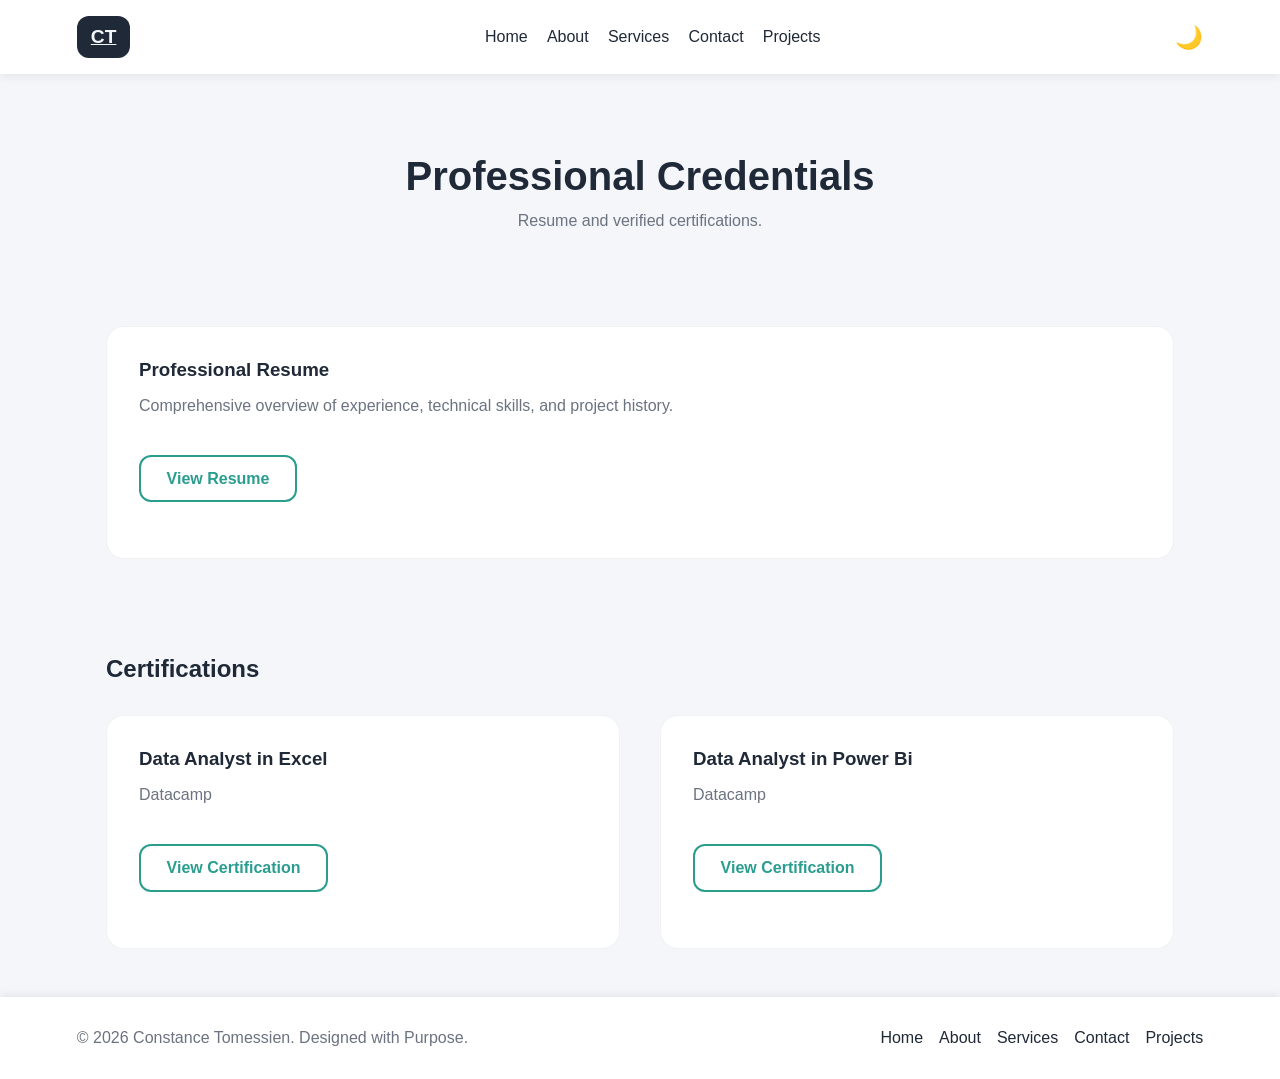
==== credentials.html @ a6ba62d4 "New resume" ====
<!DOCTYPE html>
<html lang="en">
<head>
  <meta charset="UTF-8" />
  <meta name="viewport" content="width=device-width, initial-scale=1.0" />
  <title>Credentials | Constance.Tomessien</title>
  <link rel="preconnect" href="https://fonts.googleapis.com"/>
<link rel="preconnect" href="https://fonts.gstatic.com" crossorigin />
<link href="https://fonts.googleapis.com/css2?family=Inter:wght@300;400;500;600;700&display=swap" rel="stylesheet"/>
  <link rel="stylesheet" href="Styles/style.css" />
</head>
<body>

  <!-- NAV (same as other pages) -->
<header class="site-header">
  <nav class="nav">
    <a class="logo" href="index.html">CT</a>
    <div class="nav-links">
      <a href="index.html#work">Home</a>
      <a href="index.html#about">About</a>
      <a href="index.html#services">Services</a>
      <a href="index.html#contact">Contact</a>
      <a href="work.html">Projects</a>
    </div>
    <button id="theme-toggle" class="theme-toggle">🌙</button>
  </nav>
</header>


  <!-- PAGE INTRO -->
  <section class="page-header">
    <h1>Professional Credentials</h1>
    <p>Resume and verified certifications.</p>
  </section>

  <!-- RESUME SECTION -->
  <section class="credentials-section">
    <div class="credential-card featured">
      <h3>Professional Resume</h3>
      <p>Comprehensive overview of experience, technical skills, and project history.</p>
      <div class="hero-actions">
        <a href="Constance Essien - Resume.pdf" target="_blank" class="Primary-btn">View Resume</a>
      </div>
    </div>
  </section>

  <!-- CERTIFICATES -->
  <section class="credentials-section">
    <h2>Certifications</h2>

    <div class="card-grid">

      <div class="credential-card">
        <h3>Data Analyst in Excel</h3>
        <p>Datacamp</p>
        <div class="hero-actions">
          <a href="certificate (1).pdf" target="_blank" class="Primary-btn">View Certification</a>
        </div>
      </div>

      <div class="credential-card">
        <h3>Data Analyst in Power Bi</h3>
        <p>Datacamp</p>
        <div class="hero-actions">
          <a href="Power bi.pdf" target="_blank" class="Primary-btn">View Certification</a>
        </div>
      </div>

    </div>
  </section>

<footer class="site-footer">
  <p>© 2026 Constance Tomessien. Designed with Purpose.</p>
  <div class="footer-links">
      <a href="index.html#work">Home</a>
      <a href="index.html#about">About</a>
      <a href="index.html#services">Services</a>
      <a href="index.html#contact">Contact</a>
      <a href="work.html">Projects</a>
  </div>
</footer>
<script src="Styles/script.js"></script>
</body>
</html>
---- Styles/style.css ----
:root {
  --primary: #2a9d8f;
  --bg: #f4f6f9;
  --surface: #ffffff;
  --text: #1f2937;
  --muted: #6b7280;
  --shadow: rgba(0, 0, 0, 0.08);
}

[data-theme="dark"] {
  --bg: #0f172a;
  --surface: #1e293b;
  --text: #f1f5f9;
  --muted: #94a3b8;
  --shadow: rgba(0, 0, 0, 0.4);
}

* {
  margin: 0;
  padding: 0;
  box-sizing: border-box;
  font-family: 'Trebuchet MS', 'Lucida Sans Unicode', 'Lucida Grande', 'Lucida Sans', Arial, sans-serif;
}

body {
  background: var(--bg);
  color: var(--text);
  transition: all 0.3s ease;
  scroll-behavior: smooth;
}

/* HEADER / NAV */
.site-header {
  padding: 1rem 6%;
  background: var(--surface);
  box-shadow: 0 2px 10px var(--shadow);
  position: sticky;
  top: 0;
  z-index: 1000;
}

.nav {
  display: flex;
  justify-content: space-between;
  align-items: center;
}

.logo {
  font-weight: 700;
  font-size: 1.2rem;
  padding: 10px 14px;
  border-radius: 12px;
  background: var(--text);
  color: var(--bg);
  transition: 0.3s;
}

.nav-links {
  display: flex;
  gap: 1.2rem;
  align-items: center;
}

.nav-links a {
  text-decoration: none;
  color: var(--text);
  font-weight: 500;
  position: relative;
  transition: 0.3s;
}

.nav-links a::after {
  content: "";
  position: absolute;
  width: 0%;
  height: 2px;
  left: 0;
  bottom: -5px;
  background: var(--primary);
  transition: 0.3s;
}

.nav-links a:hover::after,
.nav-links a.active::after {
  width: 100%;
}

.theme-toggle {
  background: none;
  border: none;
  font-size: 1.4rem;
  cursor: pointer;
  color: var(--text);
}

/* MAIN */
main {
  padding: 4rem 6%;
  display: flex;
  flex-direction: column;
  gap: 6rem;
}

/* HERO */
.hero {
  display: grid;
  grid-template-columns: repeat(auto-fit, minmax(280px, 1fr));
  gap: 3rem;
  align-items: start;
}

.hero-content h1 {
  font-size: clamp(2.5rem, 4vw, 3.2rem);
  line-height: 1.2;
  margin: 1rem 0;
}

.eyebrow {
  text-transform: uppercase;
  letter-spacing: 2px;
  font-size: 1.5rem;
  color: var(--muted);
  font-weight: 600;
}

.lead {
  font-size: 1.05rem;
  color: var(--muted);
  max-width: 600px;
}

.hero-actions {
  display: flex;
  gap: 16px;
  margin: 1.5rem 0;
  flex-wrap: wrap;
}

.hero-actions a {
  padding: 0.8rem 1.6rem;
  border-radius: 12px;
  font-weight: 600;
  transition: all 0.3s ease;
  text-decoration: none;
}

.hero-actions .primary {
  background: var(--primary);
  color: #fff;
}

.hero-actions .primary:hover {
  transform: translateY(-3px);
}

.hero-actions .secondary {
  border: 2px solid var(--primary);
  color: var(--primary);
  background: transparent;
}

.hero-actions .Primary-btn{
   border: 2px solid var(--primary);
  color: var(--primary);
  background: transparent;
}

.hero-actions .secondary:hover{
  background: var(--primary);
  color: white;
}

.hero-actions .Primary-btn:hover{
   background: var(--primary);
  color: white;
}
.hero-stats {
  display: flex;
  gap: 2rem;
  margin-top: 2rem;
}

.hero-stats h3 {
  font-size: 1.8rem;
}

.hero-stats p {
  color: var(--muted);
  font-size: 0.9rem;
}

/* HERO IMAGE */
.hero-card {
  background: var(--surface);
  padding: 2rem;
  border-radius: 20px;
  box-shadow: 0 10px 30px var(--shadow);
  display: grid;
  gap: 1rem;
  justify-items: center;
  position: relative; /* for top button */
}

.hero-card img {
  width: 100%;
  max-width: 550px;
  height: 650px;
  border-radius: 16px;
  box-shadow: 0 10px 30px var(--shadow);
  object-fit: cover;
}

.hero-card .card-content p {
  font-size: 0.95rem;
  color: var(--muted);
  margin-bottom: 0.4rem;
}


.hero-card .talk-btn {
  position: absolute;
  top: 15px;
  right: 15px;
  background: var(--primary);
  color: #fff;
  padding: 0.6rem 1.2rem;
  border-radius: 12px;
  font-weight: 600;
  border: none;
  cursor: pointer;
  text-decoration: none;
  transition: 0.3s;
}

.hero-card .talk-btn:hover {
  transform: translateY(-2px);
  box-shadow: 0 4px 12px var(--shadow);
}


.section-title {
  display: flex;
  flex-direction: column;
  gap: 0.5rem;
}

.section-title h2 {
  font-size: clamp(1.8rem, 2.8vw, 2.4rem);
}

.section-title p {
  color: var(--muted);
  max-width: 520px;
}

/* GRID LAYOUTS */
.work-grid,
.service-grid,
.about-grid,
.card-grid {
  display: grid;
  grid-template-columns: repeat(auto-fit, minmax(260px, 1fr));
  gap: 2rem;
  margin-top: 2rem;
}

/* WORK / SERVICE / TOOLBOX CARDS */
.work-card,
.service-card,
.about-list {
  display: flex;
  flex-direction: column;
  justify-content: flex-start;
  background: var(--surface);
  padding: 2rem;
  border-radius: 16px;
  box-shadow: 0 6px 20px var(--shadow);
  text-decoration: none;
  color: var(--text);
  transition: all 0.3s ease;
  cursor: pointer;
}

.work-card:hover,
.service-card:hover,
.about-list:hover {
  transform: translateY(-6px);
  box-shadow: 0 12px 30px var(--shadow);
}

/* Card Meta (Category + Year) */
.work-card .work-meta {
  display: flex;
  justify-content: space-between;
  margin-bottom: 1rem;
  font-size: 0.85rem;
  font-weight: 600;
  color: var(--primary);
}

/* Card Titles */
.work-card h3,
.service-card h3,
.about-list h3 {
  margin-bottom: 0.8rem;
  font-size: 1.3rem;
  color: var(--text);
}

/* Card Description */
.work-card p,
.service-card p,
.about-list p {
  font-size: 0.95rem;
  margin-bottom: 1rem;
  line-height: 1.5;
  color: var(--muted);
}

/* Card Lists */
.work-card ul,
.about-list ul {
  list-style: disc;
  padding-left: 1.2rem;
  margin-top: 0.5rem;
}

.work-card ul li,
.about-list ul li {
  margin-bottom: 0.5rem;
  font-size: 0.9rem;
  color: var(--text);
}

/* FOOTER */
.site-footer {
  padding: 2rem 6%;
  display: flex;
  justify-content: space-between;
  flex-wrap: wrap;
  gap: 1rem;
  color: var(--muted);
  background: var(--surface);
  box-shadow: 0 -2px 10px var(--shadow);
}

.footer-links {
  display: flex;
  gap: 1rem;
}

.footer-links a {
  text-decoration: none;
  color: var(--text);
  font-weight: 500;
  position: relative;
  transition: 0.3s;
}

.footer-links a::after {
  content: "";
  position: absolute;
  width: 0%;
  height: 2px;
  left: 0;
  bottom: -3px;
  background: var(--primary);
  transition: 0.3s;
}

.footer-links a:hover::after,
.footer-links a.active::after {
  width: 100%;
}

/* CONTACT SECTION */
.contact {
  display: grid;
  grid-template-columns: repeat(auto-fit, minmax(260px, 1fr));
  gap: 2rem;
  background: var(--primary);
  color: var(--surface);
  padding: 2.5rem;
  border-radius: 20px;
  box-shadow: 0 6px 20px var(--shadow);
  position: relative;
}

.contact h2 {
  color: var(--surface);
  margin-bottom: 1rem;
}

.contact p {
  color: rgba(255, 255, 255, 0.85);
}

/* LET'S TALK BUTTON ON CONTACT */
.contact .talk-btn {
  background: var(--surface);
  color: var(--primary);
  padding: 0.6rem 1.2rem;
  border-radius: 12px;
  font-weight: 600;
  border: none;
  cursor: pointer;
  text-decoration: none;
  transition: 0.3s;
}

.contact .talk-btn:hover {
  transform: translateY(-2px);
  box-shadow: 0 4px 12px var(--shadow);
}

/* SNAPSHOTS */
.snapshot-grid {
  display: grid;
  grid-template-columns: repeat(auto-fit, minmax(280px, 1fr));
  gap: 1.5rem;
  margin-top: 1.5rem;
}

.snapshot-grid img {
  width: 100%;
  border-radius: 16px;
  box-shadow: 0 6px 20px var(--shadow);
  transition: transform 0.3s ease;
}

.snapshot-grid img:hover {
  transform: scale(1.03);
}

/* REVEAL ANIMATION */
.reveal {
  opacity: 0;
  transform: translateY(30px);
  transition: all 0.7s ease;
}

.reveal.active {
  opacity: 1;
  transform: translateY(0);
}

/* RESPONSIVE */
@media (max-width: 720px) {
  .hero {
    grid-template-columns: 1fr;
  }

  .nav-links {
    flex-wrap: wrap;
    gap: 1rem;
  }
}
/* CONTACT BUTTON FIX ONLY */
.contact {
  position: relative;
  text-align: center;
}

.contact a {
  display: inline-flex;
  align-items: center;
  justify-content: center;
  margin-top: 1.5rem;
  padding: 0.9rem 2.2rem;
  background: #ffffff;
  color: var(--primary);
  border-radius: 14px;
  font-weight: 600;
  text-decoration: none;
  transition: all 0.3s ease;
}

.contact a:hover {
  transform: translateY(-3px);
}
/* ===========================
   PROJECT INTERFACE – POLISHED
   =========================== */

/* Remove underline globally inside project cards */
.project-card a {
  color: inherit;
}

/* Project Card Structure Upgrade */
.project-card {
  display: flex;
  text-decoration: none;
  flex-direction: column;
  gap: 1.1rem;
  padding: 2rem;
  border-radius: 18px;
  background: var(--surface);
  border: 1px solid rgba(0, 0, 0, 0.05);
  transition: all 0.35s ease;
}

[data-theme="dark"] .project-card {
  border: 1px solid rgba(255, 255, 255, 0.06);
}

/* Accent Line */
.project-card::before {
  content: "";
  width: 45px;
  height: 4px;
  background: var(--primary);
  border-radius: 6px;
  display: block;
}

/* Title */
.project-card h3 {
  font-size: 1.3rem;
  font-weight: 600;
  color: var(--text);
  letter-spacing: -0.3px;
}

/* Description */
.project-card p {
  font-size: 0.95rem;
  line-height: 1.65;
  color: var(--muted);
}

/* Feature List */
.project-card ul {
  padding-left: 1rem;
  margin-top: 0.3rem;
  display: flex;
  flex-direction: column;
  gap: 0.5rem;
}

.project-card ul li {
  font-size: 0.92rem;
  color: var(--muted);
  line-height: 1.5;
}

/* Professional Hover Effect */
.project-card:hover {
  transform: translateY(-8px);
  box-shadow: 0 20px 45px var(--shadow);
}

/* Optional: Slight Title Color Shift on Hover */
.project-card:hover h3 {
  color: var(--primary);
}

/* Grid Spacing Enhancement */
.card-grid {
  gap: 2.5rem;
}
/* IMAGE LIGHTBOX */
.snapshot-grid img {
  cursor: pointer;
}

/* Modal Background */
.image-modal {
  display: none;
  position: fixed;
  z-index: 2000;
  padding-top: 60px;
  left: 0;
  top: 0;
  width: 100%;
  height: 100%;
  background-color: rgba(0, 0, 0, 0.85);
  backdrop-filter: blur(4px);
}

/* Modal Image */
.modal-content {
  margin: auto;
  display: block;
  max-width: 85%;
  max-height: 80vh;
  border-radius: 16px;
  box-shadow: 0 20px 60px rgba(0, 0, 0, 0.6);
  animation: zoomIn 0.3s ease;
}

/* Close Button */
.close-modal {
  position: absolute;
  top: 25px;
  right: 40px;
  color: white;
  font-size: 40px;
  font-weight: 300;
  cursor: pointer;
  transition: 0.3s;
}

.close-modal:hover {
  color: var(--primary);
}

/* Animation */
@keyframes zoomIn {
  from { transform: scale(0.9); opacity: 0; }
  to { transform: scale(1); opacity: 1; }
}

/* ===========================
   CREDENTIALS PAGE
   =========================== */

.page-header {
  text-align: center;
  padding: 5rem 1rem 3rem;
}

.page-header h1 {
  font-size: 2.5rem;
  color: var(--text);
}

.page-header p {
  color: var(--muted);
  margin-top: 0.8rem;
}

.credentials-section {
  padding: 3rem 1rem;
  max-width: 1100px;
  margin: 0 auto;
}

.credential-card {
  background: var(--surface);
  border-radius: 18px;
  padding: 2rem;
  border: 1px solid rgba(0, 0, 0, 0.05);
  display: flex;
  flex-direction: column;
  gap: 1rem;
  transition: 0.3s ease;
}

[data-theme="dark"] .credential-card {
  border: 1px solid rgba(255, 255, 255, 0.08);
}

.credential-card:hover {
  transform: translateY(-6px);
  box-shadow: 0 20px 45px var(--shadow);
}

.credential-card h3 {
  color: var(--text);
  font-weight: 600;
}

.credential-card p {
  color: var(--muted);
}

.credential-actions {
  display: flex;
  gap: 1rem;
  flex-wrap: wrap;
  margin-top: 1rem;
}
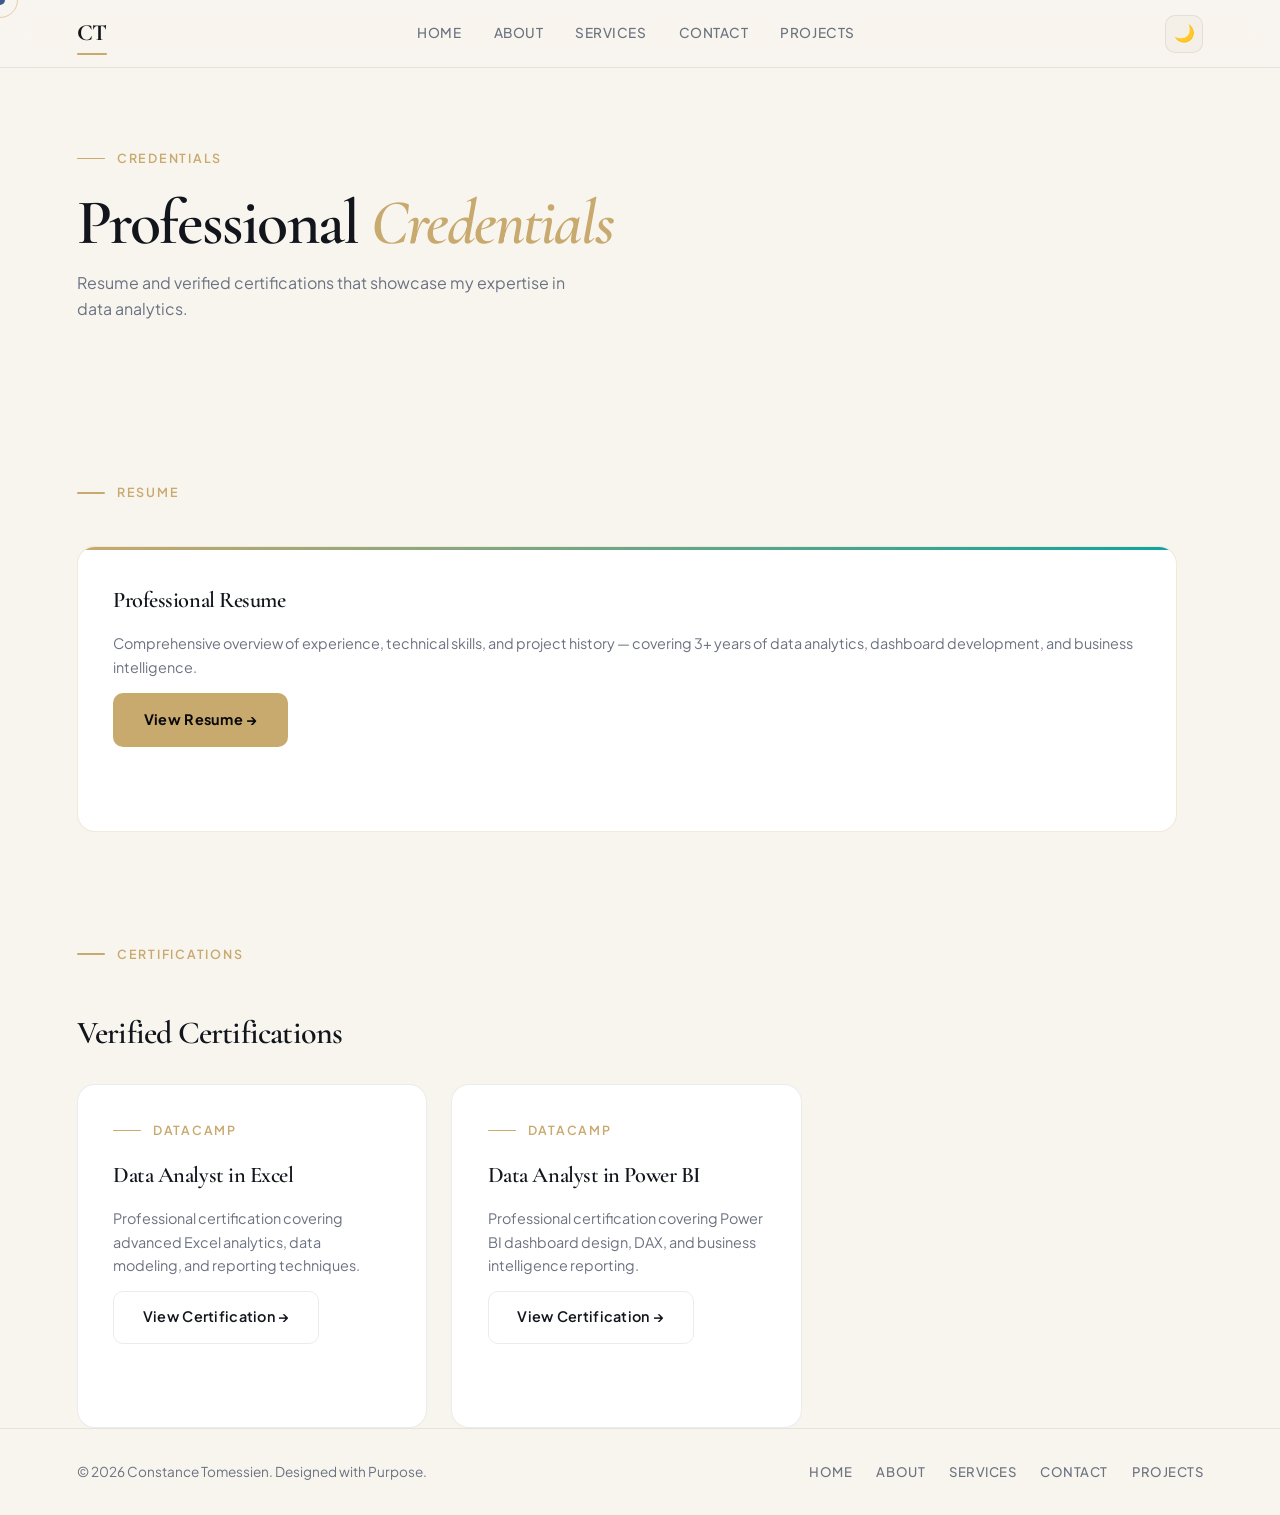
==== commit 8cc59cad: "New version" ====
--- a/credentials.html
+++ b/credentials.html
@@ -3,15 +3,32 @@
 <head>
   <meta charset="UTF-8" />
   <meta name="viewport" content="width=device-width, initial-scale=1.0" />
-  <title>Credentials | Constance.Tomessien</title>
+  <title>Credentials | Constance Tomessien</title>
+
+  <!-- Google tag (gtag.js) -->
+  <script async src="https://www.googletagmanager.com/gtag/js?id=G-05SJEJJDKQ"></script>
+  <script>
+    window.dataLayer = window.dataLayer || [];
+    function gtag(){dataLayer.push(arguments);}
+    gtag('js', new Date());
+    gtag('config', 'G-05SJEJJDKQ');
+  </script>
+
   <link rel="preconnect" href="https://fonts.googleapis.com"/>
-<link rel="preconnect" href="https://fonts.gstatic.com" crossorigin />
-<link href="https://fonts.googleapis.com/css2?family=Inter:wght@300;400;500;600;700&display=swap" rel="stylesheet"/>
-  <link rel="stylesheet" href="Styles/style.css" />
+  <link rel="preconnect" href="https://fonts.gstatic.com" crossorigin />
+  <link href="https://fonts.googleapis.com/css2?family=Cormorant+Garamond:ital,wght@0,300;0,400;0,600;0,700;1,300;1,400&family=Plus+Jakarta+Sans:wght@300;400;500;600;700;800&family=JetBrains+Mono:wght@400;500&display=swap" rel="stylesheet"/>
+  <link rel="stylesheet" href="Styles/style.css"/>
 </head>
 <body>
 
-  <!-- NAV (same as other pages) -->
+<!-- SCROLL PROGRESS -->
+<div id="scroll-progress"></div>
+
+<!-- CUSTOM CURSOR -->
+<div class="cursor" id="cursor"></div>
+<div class="cursor-follower" id="cursor-follower"></div>
+
+<!-- NAV -->
 <header class="site-header">
   <nav class="nav">
     <a class="logo" href="index.html">CT</a>
@@ -22,63 +39,75 @@
       <a href="index.html#contact">Contact</a>
       <a href="work.html">Projects</a>
     </div>
-    <button id="theme-toggle" class="theme-toggle">🌙</button>
+    <button id="theme-toggle" class="theme-toggle" aria-label="Toggle theme">🌙</button>
   </nav>
 </header>
 
+<main>
 
-  <!-- PAGE INTRO -->
-  <section class="page-header">
-    <h1>Professional Credentials</h1>
-    <p>Resume and verified certifications.</p>
+  <!-- ─── PAGE HEADER ─────────────────────────────────────────────── -->
+  <section class="page-header reveal">
+    <div class="section-label">Credentials</div>
+    <h1>Professional <em>Credentials</em></h1>
+    <p>Resume and verified certifications that showcase my expertise in data analytics.</p>
   </section>
 
-  <!-- RESUME SECTION -->
-  <section class="credentials-section">
+  <!-- ─── RESUME ──────────────────────────────────────────────────── -->
+  <section class="credentials-section reveal">
+    <div class="section-label">Resume</div>
     <div class="credential-card featured">
       <h3>Professional Resume</h3>
-      <p>Comprehensive overview of experience, technical skills, and project history.</p>
+      <p>
+        Comprehensive overview of experience, technical skills, and project history — 
+        covering 3+ years of data analytics, dashboard development, and business intelligence.
+      </p>
       <div class="hero-actions">
-        <a href="Constance Essien - Resume.pdf" target="_blank" class="Primary-btn">View Resume</a>
+        <a href="Constance Essien - Resume.pdf" target="_blank" class="btn-primary">
+          View Resume →
+        </a>
       </div>
     </div>
   </section>
 
-  <!-- CERTIFICATES -->
-  <section class="credentials-section">
-    <h2>Certifications</h2>
+  <!-- ─── CERTIFICATIONS ──────────────────────────────────────────── -->
+  <section class="credentials-section reveal">
+    <div class="section-label">Certifications</div>
+    <h2>Verified Certifications</h2>
 
     <div class="card-grid">
-
       <div class="credential-card">
+        <div class="section-label" style="margin-bottom:0.2rem">Datacamp</div>
         <h3>Data Analyst in Excel</h3>
-        <p>Datacamp</p>
+        <p>Professional certification covering advanced Excel analytics, data modeling, and reporting techniques.</p>
         <div class="hero-actions">
-          <a href="certificate (1).pdf" target="_blank" class="Primary-btn">View Certification</a>
+          <a href="certificate (1).pdf" target="_blank" class="btn-outline Primary-btn">View Certification →</a>
         </div>
       </div>
 
       <div class="credential-card">
-        <h3>Data Analyst in Power Bi</h3>
-        <p>Datacamp</p>
+        <div class="section-label" style="margin-bottom:0.2rem">Datacamp</div>
+        <h3>Data Analyst in Power BI</h3>
+        <p>Professional certification covering Power BI dashboard design, DAX, and business intelligence reporting.</p>
         <div class="hero-actions">
-          <a href="Power bi.pdf" target="_blank" class="Primary-btn">View Certification</a>
+          <a href="Power bi.pdf" target="_blank" class="btn-outline Primary-btn">View Certification →</a>
         </div>
       </div>
-
     </div>
   </section>
+
+</main>
 
 <footer class="site-footer">
   <p>© 2026 Constance Tomessien. Designed with Purpose.</p>
   <div class="footer-links">
-      <a href="index.html#work">Home</a>
-      <a href="index.html#about">About</a>
-      <a href="index.html#services">Services</a>
-      <a href="index.html#contact">Contact</a>
-      <a href="work.html">Projects</a>
+    <a href="index.html#work">Home</a>
+    <a href="index.html#about">About</a>
+    <a href="index.html#services">Services</a>
+    <a href="index.html#contact">Contact</a>
+    <a href="work.html">Projects</a>
   </div>
 </footer>
+
 <script src="Styles/script.js"></script>
 </body>
-</html>+</html>
--- a/Styles/style.css
+++ b/Styles/style.css
@@ -1,741 +1,1122 @@
+/* ================================================================
+   CONSTANCE TOMESSIEN — PORTFOLIO
+   Design System: Dark Luxury Editorial × Data Intelligence
+   ================================================================ */
+
+/* ── FONTS ─────────────────────────────────────────────────────── */
+@import url('https://fonts.googleapis.com/css2?family=Cormorant+Garamond:ital,wght@0,300;0,400;0,600;0,700;1,300;1,400&family=Plus+Jakarta+Sans:wght@300;400;500;600;700;800&family=JetBrains+Mono:wght@400;500&display=swap');
+
+/* ── DESIGN TOKENS ──────────────────────────────────────────────── */
 :root {
-  --primary: #2a9d8f;
-  --bg: #f4f6f9;
-  --surface: #ffffff;
-  --text: #1f2937;
-  --muted: #6b7280;
-  --shadow: rgba(0, 0, 0, 0.08);
+  --gold:          #C8A96E;
+  --gold-light:    #DFC48A;
+  --gold-dim:      #A88B52;
+  --teal:          #0EA5A0;
+  --teal-light:    #2CC4BF;
+
+  /* Light Mode */
+  --bg:            #F8F5EF;
+  --bg-alt:        #EEE9DF;
+  --surface:       #FFFFFF;
+  --surface-alt:   #F4F0E8;
+  --border:        rgba(18, 21, 28, 0.08);
+  --border-gold:   rgba(200, 169, 110, 0.25);
+  --text:          #12151C;
+  --text-sub:      #3A4150;
+  --muted:         #6B7280;
+  --shadow-sm:     0 2px 12px rgba(0,0,0,0.07);
+  --shadow-md:     0 8px 32px rgba(0,0,0,0.10);
+  --shadow-lg:     0 20px 60px rgba(0,0,0,0.14);
+
+  --radius-sm:     10px;
+  --radius-md:     18px;
+  --radius-lg:     28px;
+
+  --transition:    all 0.38s cubic-bezier(0.23, 1, 0.32, 1);
+
+  --font-display:  'Cormorant Garamond', Georgia, serif;
+  --font-body:     'Plus Jakarta Sans', sans-serif;
+  --font-mono:     'JetBrains Mono', monospace;
+
+  --primary:       var(--gold);
+  --section-gap:   7rem;
 }
 
 [data-theme="dark"] {
-  --bg: #0f172a;
-  --surface: #1e293b;
-  --text: #f1f5f9;
-  --muted: #94a3b8;
-  --shadow: rgba(0, 0, 0, 0.4);
-}
-
-* {
-  margin: 0;
-  padding: 0;
-  box-sizing: border-box;
-  font-family: 'Trebuchet MS', 'Lucida Sans Unicode', 'Lucida Grande', 'Lucida Sans', Arial, sans-serif;
+  --bg:            #07090F;
+  --bg-alt:        #0C1019;
+  --surface:       #0F1728;
+  --surface-alt:   #141F35;
+  --border:        rgba(255, 255, 255, 0.06);
+  --border-gold:   rgba(200, 169, 110, 0.20);
+  --text:          #EDE9E2;
+  --text-sub:      #B8B4AC;
+  --muted:         #687080;
+  --shadow-sm:     0 2px 12px rgba(0,0,0,0.35);
+  --shadow-md:     0 8px 32px rgba(0,0,0,0.45);
+  --shadow-lg:     0 20px 60px rgba(0,0,0,0.65);
+}
+
+/* ── RESET ──────────────────────────────────────────────────────── */
+*, *::before, *::after { margin: 0; padding: 0; box-sizing: border-box; }
+
+html {
+  scroll-behavior: smooth;
+  font-size: 16px;
 }
 
 body {
   background: var(--bg);
   color: var(--text);
-  transition: all 0.3s ease;
-  scroll-behavior: smooth;
-}
-
-/* HEADER / NAV */
+  font-family: var(--font-body);
+  font-weight: 400;
+  line-height: 1.65;
+  transition: background 0.4s ease, color 0.4s ease;
+  overflow-x: hidden;
+}
+
+img { display: block; max-width: 100%; }
+a { text-decoration: none; color: inherit; }
+ul { list-style: none; }
+
+/* ── SCROLLBAR ──────────────────────────────────────────────────── */
+::-webkit-scrollbar { width: 5px; }
+::-webkit-scrollbar-track { background: var(--bg); }
+::-webkit-scrollbar-thumb { background: var(--gold-dim); border-radius: 99px; }
+
+/* ── PROGRESS BAR ───────────────────────────────────────────────── */
+#scroll-progress {
+  position: fixed;
+  top: 0; left: 0;
+  height: 2px;
+  width: 0%;
+  background: linear-gradient(90deg, var(--teal), var(--gold));
+  z-index: 9999;
+  transition: width 0.1s linear;
+}
+
+/* ── CUSTOM CURSOR ──────────────────────────────────────────────── */
+.cursor {
+  position: fixed;
+  width: 10px; height: 10px;
+  background: var(--gold);
+  border-radius: 50%;
+  pointer-events: none;
+  z-index: 9998;
+  transform: translate(-50%, -50%);
+  transition: transform 0.08s, width 0.25s, height 0.25s, opacity 0.25s;
+  mix-blend-mode: exclusion;
+}
+.cursor-follower {
+  position: fixed;
+  width: 36px; height: 36px;
+  border: 1.5px solid var(--gold);
+  border-radius: 50%;
+  pointer-events: none;
+  z-index: 9997;
+  transform: translate(-50%, -50%);
+  transition: all 0.18s cubic-bezier(0.23, 1, 0.32, 1);
+  opacity: 0.5;
+}
+.cursor.active   { width: 18px; height: 18px; opacity: 0.7; }
+.cursor-follower.active { width: 56px; height: 56px; opacity: 0.25; }
+
+@media (hover: none) { .cursor, .cursor-follower { display: none; } }
+
+/* ── HEADER / NAV ───────────────────────────────────────────────── */
 .site-header {
-  padding: 1rem 6%;
-  background: var(--surface);
-  box-shadow: 0 2px 10px var(--shadow);
   position: sticky;
-  top: 0;
-  z-index: 1000;
+  top: 0; z-index: 100;
+  padding: 0 6%;
+  height: 68px;
+  display: flex;
+  align-items: center;
+  background: rgba(var(--bg-rgb, 248,245,239), 0.82);
+  backdrop-filter: blur(18px) saturate(180%);
+  -webkit-backdrop-filter: blur(18px) saturate(180%);
+  border-bottom: 1px solid var(--border);
+  transition: var(--transition);
+}
+
+[data-theme="dark"] .site-header {
+  background: rgba(7, 9, 15, 0.85);
 }
 
 .nav {
-  display: flex;
+  width: 100%;
+  display: flex;
+  align-items: center;
   justify-content: space-between;
-  align-items: center;
 }
 
 .logo {
+  font-family: var(--font-display);
+  font-size: 1.45rem;
   font-weight: 700;
-  font-size: 1.2rem;
-  padding: 10px 14px;
-  border-radius: 12px;
-  background: var(--text);
-  color: var(--bg);
-  transition: 0.3s;
+  letter-spacing: -0.02em;
+  color: var(--text);
+  position: relative;
+}
+.logo::after {
+  content: '';
+  position: absolute;
+  bottom: -2px; left: 0;
+  width: 100%; height: 2px;
+  background: var(--gold);
+  border-radius: 2px;
 }
 
 .nav-links {
   display: flex;
-  gap: 1.2rem;
-  align-items: center;
+  align-items: center;
+  gap: 2rem;
 }
 
 .nav-links a {
-  text-decoration: none;
-  color: var(--text);
+  font-size: 0.85rem;
   font-weight: 500;
-  position: relative;
-  transition: 0.3s;
-}
-
+  letter-spacing: 0.04em;
+  text-transform: uppercase;
+  color: var(--muted);
+  position: relative;
+  transition: color 0.25s;
+}
+.nav-links a:hover { color: var(--text); }
 .nav-links a::after {
-  content: "";
+  content: '';
   position: absolute;
-  width: 0%;
-  height: 2px;
-  left: 0;
-  bottom: -5px;
-  background: var(--primary);
-  transition: 0.3s;
-}
-
-.nav-links a:hover::after,
-.nav-links a.active::after {
-  width: 100%;
-}
+  bottom: -4px; left: 0;
+  width: 0; height: 1.5px;
+  background: var(--gold);
+  border-radius: 2px;
+  transition: width 0.3s cubic-bezier(0.23, 1, 0.32, 1);
+}
+.nav-links a:hover::after { width: 100%; }
 
 .theme-toggle {
-  background: none;
-  border: none;
-  font-size: 1.4rem;
+  background: var(--surface-alt);
+  border: 1px solid var(--border);
+  border-radius: var(--radius-sm);
+  width: 38px; height: 38px;
+  display: flex; align-items: center; justify-content: center;
+  font-size: 1.05rem;
   cursor: pointer;
   color: var(--text);
-}
-
-/* MAIN */
+  transition: var(--transition);
+}
+.theme-toggle:hover {
+  background: var(--gold);
+  border-color: var(--gold);
+}
+
+/* ── SECTION LABEL ──────────────────────────────────────────────── */
+.section-label {
+  display: flex;
+  align-items: center;
+  gap: 0.75rem;
+  font-size: 0.78rem;
+  font-weight: 600;
+  letter-spacing: 0.14em;
+  text-transform: uppercase;
+  color: var(--gold);
+  margin-bottom: 1.2rem;
+}
+.section-label::before {
+  content: '';
+  width: 28px; height: 1.5px;
+  background: var(--gold);
+  border-radius: 2px;
+  flex-shrink: 0;
+}
+
+/* ── MAIN LAYOUT ─────────────────────────────────────────────────── */
 main {
-  padding: 4rem 6%;
-  display: flex;
-  flex-direction: column;
-  gap: 6rem;
-}
-
-/* HERO */
+  padding: 0 6%;
+  display: flex;
+  flex-direction: column;
+  gap: var(--section-gap);
+}
+
+/* ── HERO ────────────────────────────────────────────────────────── */
 .hero {
   display: grid;
-  grid-template-columns: repeat(auto-fit, minmax(280px, 1fr));
+  grid-template-columns: 1fr 420px;
+  gap: 4rem;
+  align-items: center;
+  min-height: calc(100vh - 68px);
+  padding-top: 3rem;
+  padding-bottom: 3rem;
+  position: relative;
+}
+
+.hero::before {
+  content: 'DATA';
+  position: absolute;
+  right: -2%;
+  top: 50%;
+  transform: translateY(-50%);
+  font-family: var(--font-display);
+  font-size: clamp(8rem, 18vw, 18rem);
+  font-weight: 700;
+  color: var(--text);
+  opacity: 0.025;
+  letter-spacing: -0.05em;
+  pointer-events: none;
+  user-select: none;
+  line-height: 1;
+}
+
+.hero-eyebrow {
+  display: flex;
+  align-items: center;
+  gap: 0.75rem;
+  font-family: var(--font-mono);
+  font-size: 0.8rem;
+  color: var(--gold);
+  letter-spacing: 0.08em;
+  margin-bottom: 1.8rem;
+}
+.hero-eyebrow::before {
+  content: '01';
+  font-size: 0.7rem;
+  color: var(--muted);
+}
+.hero-eyebrow .dot {
+  width: 6px; height: 6px;
+  background: var(--teal);
+  border-radius: 50%;
+  animation: pulse 2s ease-in-out infinite;
+}
+@keyframes pulse {
+  0%,100% { opacity: 1; transform: scale(1); }
+  50%      { opacity: 0.5; transform: scale(0.8); }
+}
+
+.hero-content h1 {
+  font-family: var(--font-display);
+  font-size: clamp(2.6rem, 4.5vw, 4rem);
+  font-weight: 600;
+  line-height: 1.12;
+  letter-spacing: -0.025em;
+  color: var(--text);
+  margin-bottom: 1.6rem;
+}
+.hero-content h1 em {
+  font-style: italic;
+  color: var(--gold);
+}
+
+.hero-content .lead {
+  font-size: 1rem;
+  color: var(--muted);
+  max-width: 520px;
+  line-height: 1.75;
+  margin-bottom: 2.4rem;
+}
+
+/* CTA BUTTONS */
+.hero-actions {
+  display: flex;
+  gap: 1rem;
+  flex-wrap: wrap;
+  margin-bottom: 3rem;
+}
+
+.btn-primary {
+  display: inline-flex;
+  align-items: center;
+  gap: 0.5rem;
+  padding: 0.85rem 1.8rem;
+  background: var(--gold);
+  color: #0A0A0A;
+  border-radius: var(--radius-sm);
+  font-weight: 700;
+  font-size: 0.9rem;
+  letter-spacing: 0.02em;
+  border: 2px solid var(--gold);
+  transition: var(--transition);
+  cursor: pointer;
+}
+.btn-primary:hover {
+  background: var(--gold-light);
+  border-color: var(--gold-light);
+  transform: translateY(-2px);
+  box-shadow: 0 8px 24px rgba(200, 169, 110, 0.35);
+}
+
+.btn-outline {
+  display: inline-flex;
+  align-items: center;
+  gap: 0.5rem;
+  padding: 0.85rem 1.8rem;
+  background: transparent;
+  color: var(--text);
+  border-radius: var(--radius-sm);
+  font-weight: 600;
+  font-size: 0.9rem;
+  letter-spacing: 0.02em;
+  border: 1.5px solid var(--border);
+  transition: var(--transition);
+  cursor: pointer;
+}
+.btn-outline:hover {
+  border-color: var(--gold);
+  color: var(--gold);
+  transform: translateY(-2px);
+}
+
+/* keep original class aliases working */
+.Primary-btn { @extend .btn-outline; 
+  display: inline-flex;
+  align-items: center;
+  gap: 0.5rem;
+  padding: 0.85rem 1.8rem;
+  background: transparent;
+  color: var(--text);
+  border-radius: var(--radius-sm);
+  font-weight: 600;
+  font-size: 0.9rem;
+  border: 1.5px solid var(--border);
+  transition: var(--transition);
+}
+.Primary-btn:hover {
+  border-color: var(--gold);
+  color: var(--gold);
+  transform: translateY(-2px);
+}
+
+/* STATS */
+.hero-stats {
+  display: flex;
   gap: 3rem;
-  align-items: start;
-}
-
-.hero-content h1 {
-  font-size: clamp(2.5rem, 4vw, 3.2rem);
-  line-height: 1.2;
-  margin: 1rem 0;
-}
-
-.eyebrow {
-  text-transform: uppercase;
-  letter-spacing: 2px;
-  font-size: 1.5rem;
-  color: var(--muted);
-  font-weight: 600;
-}
-
-.lead {
-  font-size: 1.05rem;
-  color: var(--muted);
-  max-width: 600px;
-}
-
-.hero-actions {
-  display: flex;
-  gap: 16px;
-  margin: 1.5rem 0;
-  flex-wrap: wrap;
-}
-
-.hero-actions a {
-  padding: 0.8rem 1.6rem;
-  border-radius: 12px;
-  font-weight: 600;
-  transition: all 0.3s ease;
-  text-decoration: none;
-}
-
-.hero-actions .primary {
-  background: var(--primary);
-  color: #fff;
-}
-
-.hero-actions .primary:hover {
-  transform: translateY(-3px);
-}
-
-.hero-actions .secondary {
-  border: 2px solid var(--primary);
-  color: var(--primary);
-  background: transparent;
-}
-
-.hero-actions .Primary-btn{
-   border: 2px solid var(--primary);
-  color: var(--primary);
-  background: transparent;
-}
-
-.hero-actions .secondary:hover{
-  background: var(--primary);
-  color: white;
-}
-
-.hero-actions .Primary-btn:hover{
-   background: var(--primary);
-  color: white;
-}
-.hero-stats {
-  display: flex;
-  gap: 2rem;
-  margin-top: 2rem;
-}
-
+  padding-top: 2rem;
+  border-top: 1px solid var(--border);
+}
+.hero-stats .stat {}
 .hero-stats h3 {
-  font-size: 1.8rem;
-}
-
+  font-family: var(--font-display);
+  font-size: 2.8rem;
+  font-weight: 700;
+  line-height: 1;
+  color: var(--text);
+  letter-spacing: -0.03em;
+}
+.hero-stats h3 .plus { color: var(--gold); }
 .hero-stats p {
-  color: var(--muted);
-  font-size: 0.9rem;
-}
-
-/* HERO IMAGE */
+  font-size: 0.82rem;
+  color: var(--muted);
+  margin-top: 0.35rem;
+  max-width: 160px;
+  line-height: 1.4;
+}
+
+/* HERO CARD (profile) */
 .hero-card {
   background: var(--surface);
-  padding: 2rem;
-  border-radius: 20px;
-  box-shadow: 0 10px 30px var(--shadow);
-  display: grid;
-  gap: 1rem;
-  justify-items: center;
-  position: relative; /* for top button */
-}
-
-.hero-card img {
+  border: 1px solid var(--border-gold);
+  border-radius: var(--radius-lg);
+  padding: 1.8rem;
+  box-shadow: var(--shadow-lg);
+  display: flex;
+  flex-direction: column;
+  gap: 1.2rem;
+  position: relative;
+  overflow: hidden;
+}
+
+.hero-card::before {
+  content: '';
+  position: absolute;
+  top: 0; left: 0; right: 0;
+  height: 3px;
+  background: linear-gradient(90deg, var(--gold), var(--teal), var(--gold));
+  background-size: 200% 100%;
+  animation: shimmer 3s ease-in-out infinite;
+}
+
+@keyframes shimmer {
+  0%   { background-position: 0% 50%; }
+  50%  { background-position: 100% 50%; }
+  100% { background-position: 0% 50%; }
+}
+
+.hero-image {
   width: 100%;
-  max-width: 550px;
-  height: 650px;
-  border-radius: 16px;
-  box-shadow: 0 10px 30px var(--shadow);
+  height: 340px;
   object-fit: cover;
-}
-
-.hero-card .card-content p {
-  font-size: 0.95rem;
-  color: var(--muted);
-  margin-bottom: 0.4rem;
-}
-
+  object-position: top;
+  border-radius: var(--radius-md);
+  border: 1px solid var(--border);
+}
 
 .hero-card .talk-btn {
   position: absolute;
-  top: 15px;
-  right: 15px;
-  background: var(--primary);
-  color: #fff;
-  padding: 0.6rem 1.2rem;
-  border-radius: 12px;
-  font-weight: 600;
-  border: none;
+  top: 1.6rem; right: 1.6rem;
+  background: var(--gold);
+  color: #0A0A0A;
+  padding: 0.5rem 1rem;
+  border-radius: 8px;
+  font-size: 0.8rem;
+  font-weight: 700;
+  letter-spacing: 0.03em;
+  transition: var(--transition);
+  z-index: 2;
+}
+.hero-card .talk-btn:hover {
+  background: var(--gold-light);
+  transform: translateY(-2px);
+}
+
+.card-content {
+  display: flex;
+  flex-direction: column;
+  gap: 0.6rem;
+}
+.card-content p {
+  font-size: 0.88rem;
+  color: var(--muted);
+  display: flex;
+  align-items: flex-start;
+  gap: 0.5rem;
+  line-height: 1.5;
+}
+.card-content p strong {
+  color: var(--text);
+  white-space: nowrap;
+  flex-shrink: 0;
+}
+.status-badge {
+  display: inline-flex;
+  align-items: center;
+  gap: 0.45rem;
+  background: rgba(14, 165, 160, 0.1);
+  color: var(--teal);
+  border: 1px solid rgba(14, 165, 160, 0.25);
+  padding: 0.35rem 0.9rem;
+  border-radius: 99px;
+  font-size: 0.78rem;
+  font-weight: 600;
+  letter-spacing: 0.04em;
+  width: fit-content;
+}
+.status-badge .dot {
+  width: 6px; height: 6px;
+  background: var(--teal);
+  border-radius: 50%;
+  animation: pulse 2s ease-in-out infinite;
+}
+
+/* ── WORK SECTION ────────────────────────────────────────────────── */
+.work {
+  display: flex;
+  flex-direction: column;
+  gap: 2.5rem;
+}
+
+.section-title h2 {
+  font-family: var(--font-display);
+  font-size: clamp(2rem, 3vw, 2.8rem);
+  font-weight: 600;
+  letter-spacing: -0.025em;
+  line-height: 1.15;
+  color: var(--text);
+}
+.section-title p {
+  color: var(--muted);
+  font-size: 0.95rem;
+  margin-top: 0.5rem;
+}
+
+.work-grid {
+  display: grid;
+  grid-template-columns: repeat(auto-fit, minmax(300px, 1fr));
+  gap: 1.5rem;
+}
+
+.work-card {
+  background: var(--surface);
+  border: 1px solid var(--border);
+  border-radius: var(--radius-md);
+  padding: 2.2rem;
+  display: flex;
+  flex-direction: column;
+  gap: 0;
+  text-decoration: none;
+  color: var(--text);
   cursor: pointer;
-  text-decoration: none;
-  transition: 0.3s;
-}
-
-.hero-card .talk-btn:hover {
-  transform: translateY(-2px);
-  box-shadow: 0 4px 12px var(--shadow);
-}
-
-
-.section-title {
-  display: flex;
-  flex-direction: column;
-  gap: 0.5rem;
-}
-
-.section-title h2 {
-  font-size: clamp(1.8rem, 2.8vw, 2.4rem);
-}
-
-.section-title p {
-  color: var(--muted);
-  max-width: 520px;
-}
-
-/* GRID LAYOUTS */
-.work-grid,
-.service-grid,
-.about-grid,
-.card-grid {
+  position: relative;
+  overflow: hidden;
+  transition: var(--transition);
+}
+
+.work-card::before {
+  content: '';
+  position: absolute;
+  left: 0; top: 0;
+  width: 3px; height: 0;
+  background: linear-gradient(180deg, var(--gold), var(--teal));
+  border-radius: 0 0 2px 0;
+  transition: height 0.45s cubic-bezier(0.23, 1, 0.32, 1);
+}
+.work-card:hover::before { height: 100%; }
+
+.work-card:hover {
+  transform: translateY(-6px);
+  box-shadow: var(--shadow-lg);
+  border-color: var(--border-gold);
+}
+
+.work-meta {
+  display: flex;
+  justify-content: space-between;
+  align-items: center;
+  margin-bottom: 1.2rem;
+}
+.work-meta span:first-child {
+  font-family: var(--font-mono);
+  font-size: 0.72rem;
+  font-weight: 500;
+  color: var(--gold);
+  letter-spacing: 0.1em;
+  background: rgba(200, 169, 110, 0.1);
+  padding: 0.3rem 0.75rem;
+  border-radius: 99px;
+  border: 1px solid var(--border-gold);
+}
+.work-meta span:last-child {
+  font-family: var(--font-mono);
+  font-size: 0.78rem;
+  color: var(--muted);
+}
+
+.work-card h3 {
+  font-family: var(--font-display);
+  font-size: 1.45rem;
+  font-weight: 600;
+  line-height: 1.2;
+  letter-spacing: -0.02em;
+  margin-bottom: 0.8rem;
+  transition: color 0.3s;
+}
+.work-card:hover h3 { color: var(--gold); }
+
+.work-card > p {
+  font-size: 0.9rem;
+  color: var(--muted);
+  line-height: 1.65;
+  margin-bottom: 1.2rem;
+}
+
+.work-card ul {
+  display: flex;
+  flex-direction: column;
+  gap: 0.55rem;
+  margin-top: auto;
+}
+.work-card ul li {
+  font-size: 0.85rem;
+  color: var(--text-sub);
+  line-height: 1.4;
+  padding-left: 1rem;
+  position: relative;
+}
+.work-card ul li::before {
+  content: '→';
+  position: absolute;
+  left: 0;
+  color: var(--gold);
+  font-size: 0.75rem;
+}
+
+/* ── ABOUT ───────────────────────────────────────────────────────── */
+.about {
+  display: flex;
+  flex-direction: column;
+  gap: 2.5rem;
+}
+
+.about-grid {
   display: grid;
-  grid-template-columns: repeat(auto-fit, minmax(260px, 1fr));
-  gap: 2rem;
-  margin-top: 2rem;
-}
-
-/* WORK / SERVICE / TOOLBOX CARDS */
-.work-card,
-.service-card,
+  grid-template-columns: 1fr 1fr;
+  gap: 3rem;
+}
+
+.about-grid > div:first-child p {
+  font-size: 1.05rem;
+  color: var(--muted);
+  line-height: 1.8;
+  margin-bottom: 1rem;
+}
+
 .about-list {
-  display: flex;
-  flex-direction: column;
-  justify-content: flex-start;
   background: var(--surface);
+  border: 1px solid var(--border);
+  border-radius: var(--radius-md);
   padding: 2rem;
-  border-radius: 16px;
-  box-shadow: 0 6px 20px var(--shadow);
-  text-decoration: none;
-  color: var(--text);
-  transition: all 0.3s ease;
-  cursor: pointer;
-}
-
-.work-card:hover,
-.service-card:hover,
+  cursor: default;
+  transition: var(--transition);
+}
 .about-list:hover {
-  transform: translateY(-6px);
-  box-shadow: 0 12px 30px var(--shadow);
-}
-
-/* Card Meta (Category + Year) */
-.work-card .work-meta {
-  display: flex;
-  justify-content: space-between;
+  border-color: var(--border-gold);
+  box-shadow: var(--shadow-md);
+  transform: none;
+}
+.about-list h3 {
+  font-family: var(--font-display);
+  font-size: 1.4rem;
+  font-weight: 600;
+  letter-spacing: -0.02em;
+  margin-bottom: 1.2rem;
+  color: var(--text);
+}
+.about-list ul {
+  display: flex;
+  flex-direction: column;
+  gap: 0.75rem;
+}
+.about-list ul li {
+  font-size: 0.9rem;
+  color: var(--text-sub);
+  padding-left: 1.2rem;
+  position: relative;
+  line-height: 1.5;
+}
+.about-list ul li::before {
+  content: '◆';
+  position: absolute;
+  left: 0;
+  color: var(--gold);
+  font-size: 0.5rem;
+  top: 0.35em;
+}
+
+/* ── SERVICES ────────────────────────────────────────────────────── */
+.services {
+  display: flex;
+  flex-direction: column;
+  gap: 2.5rem;
+}
+
+.service-grid {
+  display: grid;
+  grid-template-columns: repeat(3, 1fr);
+  gap: 1.5rem;
+}
+
+.service-card {
+  background: var(--surface);
+  border: 1px solid var(--border);
+  border-radius: var(--radius-md);
+  padding: 2.2rem;
+  display: flex;
+  flex-direction: column;
+  gap: 0.9rem;
+  transition: var(--transition);
+  position: relative;
+  overflow: hidden;
+}
+
+.service-number {
+  font-family: var(--font-mono);
+  font-size: 0.72rem;
+  color: var(--gold);
+  letter-spacing: 0.1em;
+  margin-bottom: 0.3rem;
+}
+
+.service-card h3 {
+  font-family: var(--font-display);
+  font-size: 1.35rem;
+  font-weight: 600;
+  letter-spacing: -0.02em;
+  color: var(--text);
+  line-height: 1.25;
+}
+.service-card p {
+  font-size: 0.9rem;
+  color: var(--muted);
+  line-height: 1.7;
+}
+
+.service-card::after {
+  content: '';
+  position: absolute;
+  bottom: 0; right: 0;
+  width: 80px; height: 80px;
+  background: radial-gradient(circle at bottom right, rgba(200,169,110,0.12), transparent 70%);
+  border-radius: var(--radius-md) 0;
+  pointer-events: none;
+}
+
+.service-card:hover {
+  border-color: var(--border-gold);
+  transform: translateY(-5px);
+  box-shadow: var(--shadow-md);
+}
+
+/* ── CONTACT ─────────────────────────────────────────────────────── */
+.contact {
+  background: var(--surface);
+  border: 1px solid var(--border-gold);
+  border-radius: var(--radius-lg);
+  padding: 4rem;
+  text-align: center;
+  position: relative;
+  overflow: hidden;
+}
+
+.contact::before {
+  content: '';
+  position: absolute;
+  inset: 0;
+  background:
+    radial-gradient(ellipse at 20% 50%, rgba(14,165,160,0.06) 0%, transparent 60%),
+    radial-gradient(ellipse at 80% 50%, rgba(200,169,110,0.06) 0%, transparent 60%);
+  pointer-events: none;
+}
+
+.contact h2 {
+  font-family: var(--font-display);
+  font-size: clamp(2rem, 3.5vw, 3rem);
+  font-weight: 600;
+  letter-spacing: -0.03em;
+  color: var(--text);
   margin-bottom: 1rem;
-  font-size: 0.85rem;
-  font-weight: 600;
-  color: var(--primary);
-}
-
-/* Card Titles */
-.work-card h3,
-.service-card h3,
-.about-list h3 {
-  margin-bottom: 0.8rem;
-  font-size: 1.3rem;
-  color: var(--text);
-}
-
-/* Card Description */
-.work-card p,
-.service-card p,
-.about-list p {
+  position: relative;
+}
+.contact p {
+  color: var(--muted);
+  max-width: 560px;
+  margin: 0 auto 2.2rem;
+  line-height: 1.75;
+  font-size: 0.97rem;
+  position: relative;
+}
+.contact a {
+  display: inline-flex;
+  align-items: center;
+  gap: 0.6rem;
+  padding: 1rem 2.4rem;
+  background: var(--gold);
+  color: #0A0A0A;
+  border-radius: var(--radius-sm);
+  font-weight: 700;
   font-size: 0.95rem;
-  margin-bottom: 1rem;
-  line-height: 1.5;
-  color: var(--muted);
-}
-
-/* Card Lists */
-.work-card ul,
-.about-list ul {
-  list-style: disc;
-  padding-left: 1.2rem;
-  margin-top: 0.5rem;
-}
-
-.work-card ul li,
-.about-list ul li {
-  margin-bottom: 0.5rem;
-  font-size: 0.9rem;
-  color: var(--text);
-}
-
-/* FOOTER */
+  letter-spacing: 0.03em;
+  transition: var(--transition);
+  position: relative;
+  border: 2px solid var(--gold);
+}
+.contact a:hover {
+  background: var(--gold-light);
+  border-color: var(--gold-light);
+  transform: translateY(-3px);
+  box-shadow: 0 12px 32px rgba(200, 169, 110, 0.35);
+}
+
+/* ── FOOTER ──────────────────────────────────────────────────────── */
 .site-footer {
   padding: 2rem 6%;
   display: flex;
+  align-items: center;
   justify-content: space-between;
   flex-wrap: wrap;
   gap: 1rem;
-  color: var(--muted);
+  border-top: 1px solid var(--border);
+  color: var(--muted);
+  font-size: 0.85rem;
+}
+
+.footer-links {
+  display: flex;
+  gap: 1.5rem;
+  flex-wrap: wrap;
+}
+.footer-links a {
+  font-size: 0.82rem;
+  font-weight: 500;
+  letter-spacing: 0.04em;
+  text-transform: uppercase;
+  color: var(--muted);
+  transition: color 0.25s;
+}
+.footer-links a:hover { color: var(--gold); }
+
+/* ── PAGE HEADER (credentials, work) ────────────────────────────── */
+.page-header {
+  padding: 5rem 0 3rem;
+  position: relative;
+}
+.page-header h1 {
+  font-family: var(--font-display);
+  font-size: clamp(2.5rem, 5vw, 4.5rem);
+  font-weight: 600;
+  letter-spacing: -0.03em;
+  line-height: 1.08;
+  color: var(--text);
+  margin-bottom: 0.8rem;
+}
+.page-header h1 em { font-style: italic; color: var(--gold); }
+.page-header p {
+  color: var(--muted);
+  font-size: 1rem;
+  max-width: 520px;
+}
+
+/* ── WORK PAGE ───────────────────────────────────────────────────── */
+.work-hero {
+  padding: 5rem 0 3rem;
+}
+.work-hero h1 {
+  font-family: var(--font-display);
+  font-size: clamp(2.5rem, 5vw, 4rem);
+  font-weight: 600;
+  letter-spacing: -0.03em;
+  line-height: 1.1;
+  margin-bottom: 0.8rem;
+}
+.work-hero p {
+  color: var(--muted);
+  font-size: 1rem;
+}
+
+.projects-preview { display: flex; flex-direction: column; gap: 2rem; }
+
+.card-grid {
+  display: grid;
+  grid-template-columns: repeat(auto-fill, minmax(280px, 1fr));
+  gap: 1.5rem;
+}
+
+/* project cards */
+.project-card {
   background: var(--surface);
-  box-shadow: 0 -2px 10px var(--shadow);
-}
-
-.footer-links {
-  display: flex;
-  gap: 1rem;
-}
-
-.footer-links a {
+  border: 1px solid var(--border);
+  border-radius: var(--radius-md);
+  padding: 2rem;
+  display: flex;
+  flex-direction: column;
+  gap: 0.5rem;
   text-decoration: none;
   color: var(--text);
-  font-weight: 500;
-  position: relative;
-  transition: 0.3s;
-}
-
-.footer-links a::after {
-  content: "";
+  transition: var(--transition);
+  position: relative;
+  overflow: hidden;
+}
+.project-card::before {
+  content: '';
   position: absolute;
-  width: 0%;
+  top: 0; left: 0; right: 0;
   height: 2px;
-  left: 0;
-  bottom: -3px;
-  background: var(--primary);
-  transition: 0.3s;
-}
-
-.footer-links a:hover::after,
-.footer-links a.active::after {
-  width: 100%;
-}
-
-/* CONTACT SECTION */
-.contact {
-  display: grid;
-  grid-template-columns: repeat(auto-fit, minmax(260px, 1fr));
-  gap: 2rem;
-  background: var(--primary);
-  color: var(--surface);
-  padding: 2.5rem;
-  border-radius: 20px;
-  box-shadow: 0 6px 20px var(--shadow);
-  position: relative;
-}
-
-.contact h2 {
-  color: var(--surface);
-  margin-bottom: 1rem;
-}
-
-.contact p {
-  color: rgba(255, 255, 255, 0.85);
-}
-
-/* LET'S TALK BUTTON ON CONTACT */
-.contact .talk-btn {
-  background: var(--surface);
-  color: var(--primary);
-  padding: 0.6rem 1.2rem;
-  border-radius: 12px;
-  font-weight: 600;
-  border: none;
-  cursor: pointer;
-  text-decoration: none;
-  transition: 0.3s;
-}
-
-.contact .talk-btn:hover {
-  transform: translateY(-2px);
-  box-shadow: 0 4px 12px var(--shadow);
-}
-
-/* SNAPSHOTS */
+  background: linear-gradient(90deg, var(--gold), var(--teal));
+  transform: scaleX(0);
+  transform-origin: left;
+  transition: transform 0.4s cubic-bezier(0.23, 1, 0.32, 1);
+}
+.project-card:hover::before { transform: scaleX(1); }
+.project-card:hover {
+  transform: translateY(-6px);
+  box-shadow: var(--shadow-lg);
+  border-color: var(--border-gold);
+}
+.project-card h3 {
+  font-family: var(--font-display);
+  font-size: 1.2rem;
+  font-weight: 600;
+  line-height: 1.25;
+  letter-spacing: -0.02em;
+  transition: color 0.3s;
+}
+.project-card:hover h3 { color: var(--gold); }
+.project-card p {
+  font-size: 0.85rem;
+  color: var(--muted);
+}
+
+/* project sections */
+.project-section {
+  display: flex;
+  flex-direction: column;
+  gap: 1.5rem;
+}
+.project-section h2 {
+  font-family: var(--font-display);
+  font-size: clamp(1.8rem, 2.8vw, 2.4rem);
+  font-weight: 600;
+  letter-spacing: -0.025em;
+  color: var(--text);
+}
+.project-section > p {
+  color: var(--muted);
+  font-size: 0.95rem;
+}
+
 .snapshot-grid {
   display: grid;
-  grid-template-columns: repeat(auto-fit, minmax(280px, 1fr));
-  gap: 1.5rem;
-  margin-top: 1.5rem;
-}
-
+  grid-template-columns: repeat(auto-fill, minmax(300px, 1fr));
+  gap: 1.2rem;
+}
 .snapshot-grid img {
   width: 100%;
-  border-radius: 16px;
-  box-shadow: 0 6px 20px var(--shadow);
-  transition: transform 0.3s ease;
-}
-
+  border-radius: var(--radius-md);
+  border: 1px solid var(--border);
+  box-shadow: var(--shadow-md);
+  transition: var(--transition);
+  cursor: zoom-in;
+}
 .snapshot-grid img:hover {
-  transform: scale(1.03);
-}
-
-/* REVEAL ANIMATION */
+  transform: scale(1.025);
+  box-shadow: var(--shadow-lg);
+}
+
+/* ── CREDENTIALS PAGE ────────────────────────────────────────────── */
+.credentials-section {
+  max-width: 1100px;
+  display: flex;
+  flex-direction: column;
+  gap: 1.5rem;
+}
+
+.credentials-section h2 {
+  font-family: var(--font-display);
+  font-size: 2rem;
+  font-weight: 600;
+  letter-spacing: -0.025em;
+  color: var(--text);
+}
+
+.credential-card {
+  background: var(--surface);
+  border: 1px solid var(--border);
+  border-radius: var(--radius-md);
+  padding: 2.2rem;
+  display: flex;
+  flex-direction: column;
+  gap: 0.8rem;
+  transition: var(--transition);
+}
+.credential-card:hover {
+  border-color: var(--border-gold);
+  transform: translateY(-4px);
+  box-shadow: var(--shadow-md);
+}
+.credential-card.featured {
+  border-color: var(--border-gold);
+  background: var(--surface);
+  position: relative;
+  overflow: hidden;
+}
+.credential-card.featured::before {
+  content: '';
+  position: absolute;
+  top: 0; left: 0; right: 0;
+  height: 3px;
+  background: linear-gradient(90deg, var(--gold), var(--teal));
+}
+.credential-card h3 {
+  font-family: var(--font-display);
+  font-size: 1.4rem;
+  font-weight: 600;
+  letter-spacing: -0.02em;
+  color: var(--text);
+}
+.credential-card p {
+  font-size: 0.9rem;
+  color: var(--muted);
+}
+
+/* ── IMAGE MODAL ─────────────────────────────────────────────────── */
+.image-modal {
+  display: none;
+  position: fixed;
+  inset: 0;
+  z-index: 5000;
+  background: rgba(0, 0, 0, 0.92);
+  backdrop-filter: blur(8px);
+  -webkit-backdrop-filter: blur(8px);
+  place-items: center;
+  padding: 2rem;
+}
+.image-modal.open { display: grid; }
+
+.modal-content {
+  max-width: 88vw;
+  max-height: 85vh;
+  border-radius: var(--radius-md);
+  box-shadow: 0 30px 80px rgba(0,0,0,0.8);
+  animation: zoomIn 0.3s cubic-bezier(0.23, 1, 0.32, 1);
+}
+
+.close-modal {
+  position: fixed;
+  top: 1.5rem; right: 2rem;
+  color: #fff;
+  font-size: 2.5rem;
+  font-weight: 300;
+  cursor: pointer;
+  line-height: 1;
+  transition: color 0.25s, transform 0.25s;
+  user-select: none;
+}
+.close-modal:hover { color: var(--gold); transform: rotate(90deg); }
+
+@keyframes zoomIn {
+  from { transform: scale(0.88); opacity: 0; }
+  to   { transform: scale(1); opacity: 1; }
+}
+
+/* ── REVEAL ANIMATIONS ───────────────────────────────────────────── */
 .reveal {
   opacity: 0;
-  transform: translateY(30px);
-  transition: all 0.7s ease;
-}
-
+  transform: translateY(28px);
+  transition: opacity 0.7s cubic-bezier(0.23, 1, 0.32, 1),
+              transform 0.7s cubic-bezier(0.23, 1, 0.32, 1);
+}
 .reveal.active {
   opacity: 1;
   transform: translateY(0);
 }
 
-/* RESPONSIVE */
-@media (max-width: 720px) {
+/* stagger delays for grid children */
+.work-grid .work-card:nth-child(1)  { transition-delay: 0.05s; }
+.work-grid .work-card:nth-child(2)  { transition-delay: 0.12s; }
+.work-grid .work-card:nth-child(3)  { transition-delay: 0.19s; }
+.service-grid .service-card:nth-child(1) { transition-delay: 0.05s; }
+.service-grid .service-card:nth-child(2) { transition-delay: 0.12s; }
+.service-grid .service-card:nth-child(3) { transition-delay: 0.19s; }
+
+/* ── RESPONSIVE ──────────────────────────────────────────────────── */
+@media (max-width: 1024px) {
+  .service-grid { grid-template-columns: 1fr 1fr; }
+}
+
+@media (max-width: 860px) {
   .hero {
     grid-template-columns: 1fr;
+    min-height: auto;
+    padding-top: 3rem;
+    gap: 3rem;
   }
-
-  .nav-links {
-    flex-wrap: wrap;
-    gap: 1rem;
-  }
-}
-/* CONTACT BUTTON FIX ONLY */
-.contact {
-  position: relative;
-  text-align: center;
-}
-
-.contact a {
-  display: inline-flex;
-  align-items: center;
-  justify-content: center;
-  margin-top: 1.5rem;
-  padding: 0.9rem 2.2rem;
-  background: #ffffff;
-  color: var(--primary);
-  border-radius: 14px;
-  font-weight: 600;
-  text-decoration: none;
-  transition: all 0.3s ease;
-}
-
-.contact a:hover {
-  transform: translateY(-3px);
-}
-/* ===========================
-   PROJECT INTERFACE – POLISHED
-   =========================== */
-
-/* Remove underline globally inside project cards */
-.project-card a {
-  color: inherit;
-}
-
-/* Project Card Structure Upgrade */
-.project-card {
-  display: flex;
-  text-decoration: none;
-  flex-direction: column;
-  gap: 1.1rem;
-  padding: 2rem;
-  border-radius: 18px;
-  background: var(--surface);
-  border: 1px solid rgba(0, 0, 0, 0.05);
-  transition: all 0.35s ease;
-}
-
-[data-theme="dark"] .project-card {
-  border: 1px solid rgba(255, 255, 255, 0.06);
-}
-
-/* Accent Line */
-.project-card::before {
-  content: "";
-  width: 45px;
-  height: 4px;
-  background: var(--primary);
-  border-radius: 6px;
-  display: block;
-}
-
-/* Title */
-.project-card h3 {
-  font-size: 1.3rem;
-  font-weight: 600;
-  color: var(--text);
-  letter-spacing: -0.3px;
-}
-
-/* Description */
-.project-card p {
-  font-size: 0.95rem;
-  line-height: 1.65;
-  color: var(--muted);
-}
-
-/* Feature List */
-.project-card ul {
-  padding-left: 1rem;
-  margin-top: 0.3rem;
-  display: flex;
-  flex-direction: column;
-  gap: 0.5rem;
-}
-
-.project-card ul li {
-  font-size: 0.92rem;
-  color: var(--muted);
-  line-height: 1.5;
-}
-
-/* Professional Hover Effect */
-.project-card:hover {
-  transform: translateY(-8px);
-  box-shadow: 0 20px 45px var(--shadow);
-}
-
-/* Optional: Slight Title Color Shift on Hover */
-.project-card:hover h3 {
-  color: var(--primary);
-}
-
-/* Grid Spacing Enhancement */
-.card-grid {
-  gap: 2.5rem;
-}
-/* IMAGE LIGHTBOX */
-.snapshot-grid img {
-  cursor: pointer;
-}
-
-/* Modal Background */
-.image-modal {
-  display: none;
-  position: fixed;
-  z-index: 2000;
-  padding-top: 60px;
-  left: 0;
-  top: 0;
-  width: 100%;
-  height: 100%;
-  background-color: rgba(0, 0, 0, 0.85);
-  backdrop-filter: blur(4px);
-}
-
-/* Modal Image */
-.modal-content {
-  margin: auto;
-  display: block;
-  max-width: 85%;
-  max-height: 80vh;
-  border-radius: 16px;
-  box-shadow: 0 20px 60px rgba(0, 0, 0, 0.6);
-  animation: zoomIn 0.3s ease;
-}
-
-/* Close Button */
-.close-modal {
-  position: absolute;
-  top: 25px;
-  right: 40px;
-  color: white;
-  font-size: 40px;
-  font-weight: 300;
-  cursor: pointer;
-  transition: 0.3s;
-}
-
-.close-modal:hover {
-  color: var(--primary);
-}
-
-/* Animation */
-@keyframes zoomIn {
-  from { transform: scale(0.9); opacity: 0; }
-  to { transform: scale(1); opacity: 1; }
-}
-
-/* ===========================
-   CREDENTIALS PAGE
-   =========================== */
-
-.page-header {
-  text-align: center;
-  padding: 5rem 1rem 3rem;
-}
-
-.page-header h1 {
-  font-size: 2.5rem;
-  color: var(--text);
-}
-
-.page-header p {
-  color: var(--muted);
-  margin-top: 0.8rem;
-}
-
-.credentials-section {
-  padding: 3rem 1rem;
-  max-width: 1100px;
-  margin: 0 auto;
-}
-
-.credential-card {
-  background: var(--surface);
-  border-radius: 18px;
-  padding: 2rem;
-  border: 1px solid rgba(0, 0, 0, 0.05);
-  display: flex;
-  flex-direction: column;
-  gap: 1rem;
-  transition: 0.3s ease;
-}
-
-[data-theme="dark"] .credential-card {
-  border: 1px solid rgba(255, 255, 255, 0.08);
-}
-
-.credential-card:hover {
-  transform: translateY(-6px);
-  box-shadow: 0 20px 45px var(--shadow);
-}
-
-.credential-card h3 {
-  color: var(--text);
-  font-weight: 600;
-}
-
-.credential-card p {
-  color: var(--muted);
-}
-
-.credential-actions {
-  display: flex;
-  gap: 1rem;
-  flex-wrap: wrap;
-  margin-top: 1rem;
-}
-
-
-
-
-
-
-
-
-
-
-
-
-
-
-
-
-
-
-
-
-
-
-
-
-
-
-
-
-
-
-
-
-
-
-
-
-
-
-
-
-
-
-
-
-
-
-
-
-
-
-
-
-
-
-
-
-
-
-
-
-
-
-
-
-
-
-
-
+  .hero::before { display: none; }
+  .hero-card { max-width: 480px; margin: 0 auto; }
+  .about-grid { grid-template-columns: 1fr; }
+  .service-grid { grid-template-columns: 1fr; }
+  .contact { padding: 3rem 2rem; }
+  :root { --section-gap: 5rem; }
+}
+
+@media (max-width: 640px) {
+  .nav-links { gap: 1rem; flex-wrap: wrap; }
+  .nav-links a { font-size: 0.78rem; }
+  main { padding: 0 5%; }
+  .site-footer { padding: 1.5rem 5%; }
+  .hero-stats { gap: 1.5rem; flex-wrap: wrap; }
+  .contact { padding: 2.5rem 1.5rem; }
+}
+
+@media (max-width: 480px) {
+  .nav-links { display: none; }
+  .hero-actions { flex-direction: column; }
+  .hero-actions a, .hero-actions button { width: 100%; text-align: center; justify-content: center; }
+  .card-grid { grid-template-columns: 1fr; }
+}
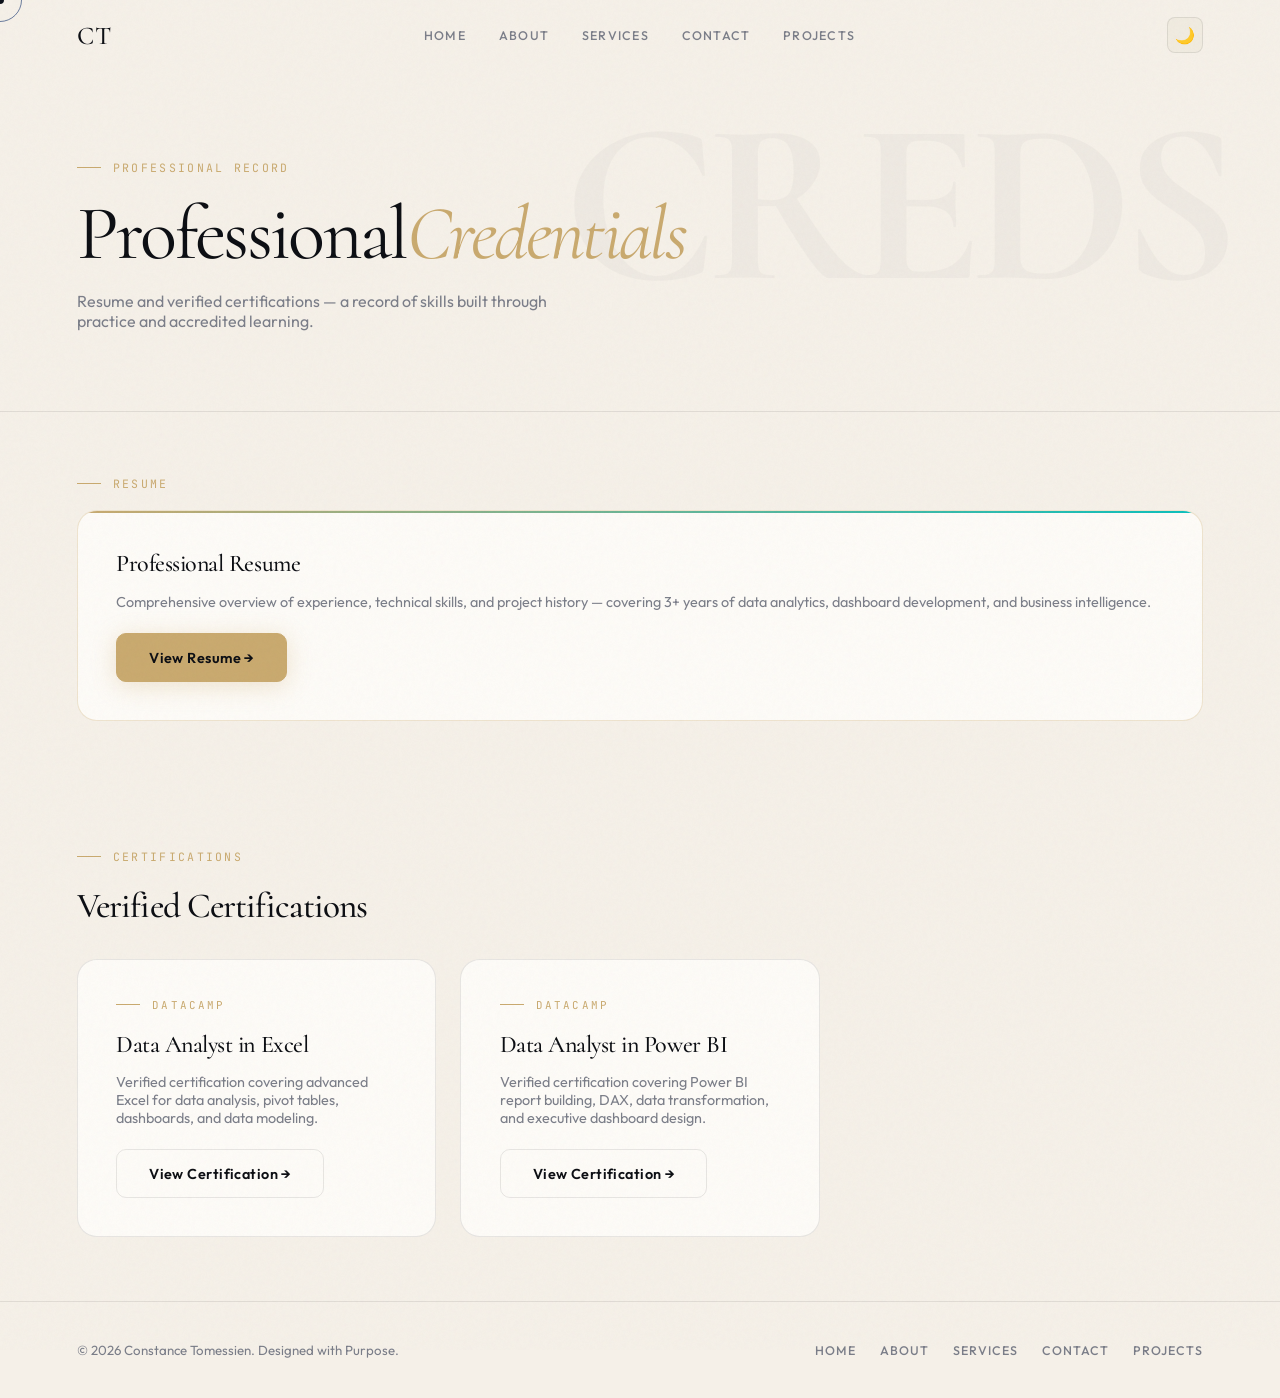
==== commit 8aae0466: "Cinematic design" ====
--- a/credentials.html
+++ b/credentials.html
@@ -1,34 +1,34 @@
 <!DOCTYPE html>
 <html lang="en">
 <head>
-  <meta charset="UTF-8" />
-  <meta name="viewport" content="width=device-width, initial-scale=1.0" />
+  <meta charset="UTF-8"/>
+  <meta name="viewport" content="width=device-width, initial-scale=1.0"/>
   <title>Credentials | Constance Tomessien</title>
 
-  <!-- Google tag (gtag.js) -->
   <script async src="https://www.googletagmanager.com/gtag/js?id=G-05SJEJJDKQ"></script>
   <script>
-    window.dataLayer = window.dataLayer || [];
+    window.dataLayer=window.dataLayer||[];
     function gtag(){dataLayer.push(arguments);}
-    gtag('js', new Date());
-    gtag('config', 'G-05SJEJJDKQ');
+    gtag('js',new Date());
+    gtag('config','G-05SJEJJDKQ');
   </script>
 
   <link rel="preconnect" href="https://fonts.googleapis.com"/>
-  <link rel="preconnect" href="https://fonts.gstatic.com" crossorigin />
-  <link href="https://fonts.googleapis.com/css2?family=Cormorant+Garamond:ital,wght@0,300;0,400;0,600;0,700;1,300;1,400&family=Plus+Jakarta+Sans:wght@300;400;500;600;700;800&family=JetBrains+Mono:wght@400;500&display=swap" rel="stylesheet"/>
+  <link rel="preconnect" href="https://fonts.gstatic.com" crossorigin/>
+  <link href="https://fonts.googleapis.com/css2?family=Cormorant:ital,wght@0,300;0,400;0,500;0,600;0,700;1,300;1,400;1,600&family=Outfit:wght@200;300;400;500;600;700&family=JetBrains+Mono:wght@300;400;500&display=swap" rel="stylesheet"/>
   <link rel="stylesheet" href="Styles/style.css"/>
 </head>
 <body>
 
-<!-- SCROLL PROGRESS -->
-<div id="scroll-progress"></div>
+<div class="film-grain" aria-hidden="true"></div>
+<div id="scroll-bar" aria-hidden="true"></div>
+<div id="page-veil" aria-hidden="true"></div>
 
-<!-- CUSTOM CURSOR -->
-<div class="cursor" id="cursor"></div>
-<div class="cursor-follower" id="cursor-follower"></div>
+<div class="c-cursor" aria-hidden="true">
+  <div class="c-dot" id="cursor-dot"></div>
+  <div class="c-ring" id="cursor-ring"><span class="c-label">Open</span></div>
+</div>
 
-<!-- NAV -->
 <header class="site-header">
   <nav class="nav">
     <a class="logo" href="index.html">CT</a>
@@ -45,53 +45,59 @@
 
 <main>
 
-  <!-- ─── PAGE HEADER ─────────────────────────────────────────────── -->
-  <section class="page-header reveal">
-    <div class="section-label">Credentials</div>
+  <!-- ── PAGE HERO ───────────────────────────────────────────── -->
+  <div class="page-hero reveal" data-word="CREDS">
+    <div class="section-eyebrow">Professional Record</div>
     <h1>Professional <em>Credentials</em></h1>
-    <p>Resume and verified certifications that showcase my expertise in data analytics.</p>
-  </section>
+    <p>Resume and verified certifications — a record of skills built through practice and accredited learning.</p>
+  </div>
 
-  <!-- ─── RESUME ──────────────────────────────────────────────────── -->
-  <section class="credentials-section reveal">
-    <div class="section-label">Resume</div>
+  <!-- ── RESUME ─────────────────────────────────────────────── -->
+  <section class="cred-section reveal">
+    <div class="section-eyebrow">Resume</div>
     <div class="credential-card featured">
       <h3>Professional Resume</h3>
       <p>
-        Comprehensive overview of experience, technical skills, and project history — 
+        Comprehensive overview of experience, technical skills, and project history —
         covering 3+ years of data analytics, dashboard development, and business intelligence.
       </p>
       <div class="hero-actions">
-        <a href="Constance Essien - Resume.pdf" target="_blank" class="btn-primary">
+        <a href="Constance Essien - Resume.pdf" target="_blank" class="primary">
           View Resume →
         </a>
       </div>
     </div>
   </section>
 
-  <!-- ─── CERTIFICATIONS ──────────────────────────────────────────── -->
-  <section class="credentials-section reveal">
-    <div class="section-label">Certifications</div>
+  <!-- ── CERTIFICATIONS ─────────────────────────────────────── -->
+  <section class="cred-section reveal">
+    <div class="section-eyebrow">Certifications</div>
     <h2>Verified Certifications</h2>
 
-    <div class="card-grid">
+    <div class="card-grid" style="margin-top:1.5rem">
+
       <div class="credential-card">
-        <div class="section-label" style="margin-bottom:0.2rem">Datacamp</div>
+        <div class="section-eyebrow" style="font-size:0.68rem;margin-bottom:0.2rem">Datacamp</div>
         <h3>Data Analyst in Excel</h3>
-        <p>Professional certification covering advanced Excel analytics, data modeling, and reporting techniques.</p>
+        <p>Verified certification covering advanced Excel for data analysis, pivot tables, dashboards, and data modeling.</p>
         <div class="hero-actions">
-          <a href="certificate (1).pdf" target="_blank" class="btn-outline Primary-btn">View Certification →</a>
+          <a href="certificate (1).pdf" target="_blank" class="Primary-btn">
+            View Certification →
+          </a>
         </div>
       </div>
 
       <div class="credential-card">
-        <div class="section-label" style="margin-bottom:0.2rem">Datacamp</div>
+        <div class="section-eyebrow" style="font-size:0.68rem;margin-bottom:0.2rem">Datacamp</div>
         <h3>Data Analyst in Power BI</h3>
-        <p>Professional certification covering Power BI dashboard design, DAX, and business intelligence reporting.</p>
+        <p>Verified certification covering Power BI report building, DAX, data transformation, and executive dashboard design.</p>
         <div class="hero-actions">
-          <a href="Power bi.pdf" target="_blank" class="btn-outline Primary-btn">View Certification →</a>
+          <a href="Power bi.pdf" target="_blank" class="Primary-btn">
+            View Certification →
+          </a>
         </div>
       </div>
+
     </div>
   </section>
 
--- a/Styles/style.css
+++ b/Styles/style.css
@@ -1,543 +1,814 @@
-/* ================================================================
-   CONSTANCE TOMESSIEN — PORTFOLIO
-   Design System: Dark Luxury Editorial × Data Intelligence
-   ================================================================ */
-
-/* ── FONTS ─────────────────────────────────────────────────────── */
-@import url('https://fonts.googleapis.com/css2?family=Cormorant+Garamond:ital,wght@0,300;0,400;0,600;0,700;1,300;1,400&family=Plus+Jakarta+Sans:wght@300;400;500;600;700;800&family=JetBrains+Mono:wght@400;500&display=swap');
+/* ═══════════════════════════════════════════════════════════════════
+   CONSTANCE TOMESSIEN — CINEMATIC LUXURY PORTFOLIO
+   Direction: Noir Luxury × Film Editorial × Data Intelligence
+   ═══════════════════════════════════════════════════════════════════ */
+
+@import url('https://fonts.googleapis.com/css2?family=Cormorant:ital,wght@0,300;0,400;0,500;0,600;0,700;1,300;1,400;1,600&family=Outfit:wght@200;300;400;500;600;700&family=JetBrains+Mono:wght@300;400;500&display=swap');
 
 /* ── DESIGN TOKENS ──────────────────────────────────────────────── */
 :root {
-  --gold:          #C8A96E;
-  --gold-light:    #DFC48A;
-  --gold-dim:      #A88B52;
-  --teal:          #0EA5A0;
-  --teal-light:    #2CC4BF;
-
-  /* Light Mode */
-  --bg:            #F8F5EF;
-  --bg-alt:        #EEE9DF;
-  --surface:       #FFFFFF;
-  --surface-alt:   #F4F0E8;
-  --border:        rgba(18, 21, 28, 0.08);
-  --border-gold:   rgba(200, 169, 110, 0.25);
-  --text:          #12151C;
-  --text-sub:      #3A4150;
-  --muted:         #6B7280;
-  --shadow-sm:     0 2px 12px rgba(0,0,0,0.07);
-  --shadow-md:     0 8px 32px rgba(0,0,0,0.10);
-  --shadow-lg:     0 20px 60px rgba(0,0,0,0.14);
-
-  --radius-sm:     10px;
-  --radius-md:     18px;
-  --radius-lg:     28px;
-
-  --transition:    all 0.38s cubic-bezier(0.23, 1, 0.32, 1);
-
-  --font-display:  'Cormorant Garamond', Georgia, serif;
-  --font-body:     'Plus Jakarta Sans', sans-serif;
-  --font-mono:     'JetBrains Mono', monospace;
-
-  --primary:       var(--gold);
-  --section-gap:   7rem;
+  --gold:        #C9A96E;
+  --gold-bright: #E8C98A;
+  --gold-deep:   #9A7A45;
+  --teal:        #0ABFBC;
+  --cream:       #F5F0E8;
+  --ink:         #0B0D12;
+
+  /* Light theme */
+  --bg:          #F5F0E8;
+  --bg2:         #EDE6D6;
+  --surface:     #FDFBF7;
+  --surface2:    #F0EBE0;
+  --text:        #0B0D12;
+  --text2:       #2A2E38;
+  --muted:       #7A7D88;
+  --border:      rgba(11,13,18,0.09);
+  --border-gold: rgba(201,169,110,0.3);
+  --sh-sm:       0 2px 16px rgba(11,13,18,0.07);
+  --sh-md:       0 8px 40px rgba(11,13,18,0.11);
+  --sh-lg:       0 24px 80px rgba(11,13,18,0.16);
+
+  --ease:        cubic-bezier(0.16, 1, 0.3, 1);
+  --ease-in:     cubic-bezier(0.7, 0, 1, 1);
+  --dur:         0.9s;
+
+  --f-serif:     'Cormorant', Georgia, serif;
+  --f-sans:      'Outfit', sans-serif;
+  --f-mono:      'JetBrains Mono', monospace;
 }
 
 [data-theme="dark"] {
-  --bg:            #07090F;
-  --bg-alt:        #0C1019;
-  --surface:       #0F1728;
-  --surface-alt:   #141F35;
-  --border:        rgba(255, 255, 255, 0.06);
-  --border-gold:   rgba(200, 169, 110, 0.20);
-  --text:          #EDE9E2;
-  --text-sub:      #B8B4AC;
-  --muted:         #687080;
-  --shadow-sm:     0 2px 12px rgba(0,0,0,0.35);
-  --shadow-md:     0 8px 32px rgba(0,0,0,0.45);
-  --shadow-lg:     0 20px 60px rgba(0,0,0,0.65);
+  --bg:          #070910;
+  --bg2:         #0C0F18;
+  --surface:     #0F1220;
+  --surface2:    #141828;
+  --text:        #EDE8DE;
+  --text2:       #B8B4A8;
+  --muted:       #5C6070;
+  --border:      rgba(255,255,255,0.06);
+  --border-gold: rgba(201,169,110,0.22);
+  --sh-sm:       0 2px 16px rgba(0,0,0,0.4);
+  --sh-md:       0 8px 40px rgba(0,0,0,0.55);
+  --sh-lg:       0 24px 80px rgba(0,0,0,0.72);
 }
 
 /* ── RESET ──────────────────────────────────────────────────────── */
 *, *::before, *::after { margin: 0; padding: 0; box-sizing: border-box; }
-
-html {
-  scroll-behavior: smooth;
-  font-size: 16px;
-}
-
+html { scroll-behavior: smooth; font-size: 16px; }
 body {
+  font-family: var(--f-sans);
   background: var(--bg);
   color: var(--text);
-  font-family: var(--font-body);
-  font-weight: 400;
-  line-height: 1.65;
-  transition: background 0.4s ease, color 0.4s ease;
   overflow-x: hidden;
-}
-
-img { display: block; max-width: 100%; }
-a { text-decoration: none; color: inherit; }
-ul { list-style: none; }
+  transition: background 0.5s ease, color 0.5s ease;
+}
+img  { display: block; max-width: 100%; }
+a    { text-decoration: none; color: inherit; }
+ul   { list-style: none; }
 
 /* ── SCROLLBAR ──────────────────────────────────────────────────── */
-::-webkit-scrollbar { width: 5px; }
-::-webkit-scrollbar-track { background: var(--bg); }
-::-webkit-scrollbar-thumb { background: var(--gold-dim); border-radius: 99px; }
-
-/* ── PROGRESS BAR ───────────────────────────────────────────────── */
-#scroll-progress {
+html { scrollbar-width: thin; scrollbar-color: var(--gold-deep) var(--bg2); }
+::-webkit-scrollbar { width: 4px; }
+::-webkit-scrollbar-track { background: var(--bg2); }
+::-webkit-scrollbar-thumb { background: var(--gold-deep); border-radius: 4px; }
+
+/* ═══════════════════════════════════════════════════════════════════
+   ① CINEMATIC INTRO SPLASH
+   ═══════════════════════════════════════════════════════════════════ */
+#intro {
+  position: fixed;
+  inset: 0;
+  z-index: 9000;
+  background: var(--ink);
+  display: flex;
+  flex-direction: column;
+  align-items: center;
+  justify-content: center;
+  pointer-events: all;
+  overflow: hidden;
+}
+
+/* Letterbox bars */
+#intro .bar-top,
+#intro .bar-bottom {
+  position: absolute;
+  left: 0; right: 0;
+  height: 100px;
+  background: #000;
+  z-index: 2;
+  transition: height 0.9s var(--ease) 2.2s;
+}
+#intro .bar-top    { top: 0; }
+#intro .bar-bottom { bottom: 0; }
+#intro.bars-away .bar-top,
+#intro.bars-away .bar-bottom { height: 0; }
+
+/* Intro center content */
+.intro-inner {
+  display: flex;
+  flex-direction: column;
+  align-items: center;
+  gap: 1rem;
+  position: relative;
+  z-index: 3;
+}
+
+/* Scanning line */
+.intro-scan {
+  width: 0;
+  height: 1px;
+  background: linear-gradient(90deg, transparent, var(--gold), transparent);
+  margin-bottom: 2rem;
+  animation: scanLine 1s var(--ease) 0.3s forwards;
+}
+@keyframes scanLine {
+  to { width: min(500px, 70vw); }
+}
+
+/* Initials */
+.intro-initials {
+  font-family: var(--f-serif);
+  font-size: clamp(4rem, 12vw, 9rem);
+  font-weight: 300;
+  letter-spacing: 0.15em;
+  color: #fff;
+  opacity: 0;
+  transform: scale(0.92);
+  animation: introFade 0.8s var(--ease) 0.8s forwards;
+  line-height: 1;
+}
+@keyframes introFade {
+  to { opacity: 1; transform: scale(1); }
+}
+
+/* Name under initials */
+.intro-name {
+  font-family: var(--f-mono);
+  font-size: clamp(0.65rem, 1.5vw, 0.85rem);
+  letter-spacing: 0.28em;
+  text-transform: uppercase;
+  color: var(--gold);
+  opacity: 0;
+  animation: introFade 0.6s ease 1.3s forwards;
+}
+
+/* Role tag */
+.intro-role {
+  font-family: var(--f-mono);
+  font-size: 0.72rem;
+  letter-spacing: 0.18em;
+  text-transform: uppercase;
+  color: rgba(255,255,255,0.35);
+  opacity: 0;
+  animation: introFade 0.6s ease 1.6s forwards;
+}
+
+/* Loading bar */
+.intro-progress-track {
+  width: min(260px, 50vw);
+  height: 1px;
+  background: rgba(255,255,255,0.08);
+  margin-top: 2.5rem;
+  border-radius: 1px;
+  overflow: hidden;
+  opacity: 0;
+  animation: introFade 0.4s ease 1.5s forwards;
+}
+.intro-progress-fill {
+  height: 100%;
+  background: linear-gradient(90deg, var(--teal), var(--gold));
+  width: 0;
+  animation: loadFill 1.2s var(--ease) 1.8s forwards;
+}
+@keyframes loadFill { to { width: 100%; } }
+
+/* Final exit: panel split */
+#intro.exit {
+  animation: introPanelSplit 0.85s var(--ease) forwards;
+}
+@keyframes introPanelSplit {
+  0%   { clip-path: inset(0 0 0 0); opacity: 1; }
+  60%  { clip-path: inset(0 0 0 0); opacity: 1; }
+  100% { clip-path: inset(50% 0 50% 0); opacity: 0; pointer-events: none; }
+}
+
+/* Film grain on intro */
+#intro::after {
+  content: '';
+  position: absolute;
+  inset: -50%;
+  width: 200%; height: 200%;
+  background-image: url("data:image/svg+xml,%3Csvg viewBox='0 0 512 512' xmlns='http://www.w3.org/2000/svg'%3E%3Cfilter id='g'%3E%3CfeTurbulence type='fractalNoise' baseFrequency='0.75' numOctaves='4' stitchTiles='stitch'/%3E%3C/filter%3E%3Crect width='100%25' height='100%25' filter='url(%23g)' opacity='0.09'/%3E%3C/svg%3E");
+  opacity: 0.4;
+  animation: grain 0.18s steps(1) infinite;
+  pointer-events: none;
+}
+@keyframes grain {
+  0%  { transform: translate(0,0); }
+  10% { transform: translate(-3%,-4%); }
+  20% { transform: translate(-6%, 3%); }
+  30% { transform: translate( 4%,-2%); }
+  40% { transform: translate(-3%, 6%); }
+  50% { transform: translate(-5%,-4%); }
+  60% { transform: translate( 3%, 2%); }
+  70% { transform: translate( 5%,-5%); }
+  80% { transform: translate(-4%, 4%); }
+  90% { transform: translate( 2%, 5%); }
+}
+
+/* ═══════════════════════════════════════════════════════════════════
+   ② PERSISTENT GRAIN OVERLAY
+   ═══════════════════════════════════════════════════════════════════ */
+.film-grain {
+  position: fixed;
+  inset: -50%;
+  width: 200%; height: 200%;
+  background-image: url("data:image/svg+xml,%3Csvg viewBox='0 0 512 512' xmlns='http://www.w3.org/2000/svg'%3E%3Cfilter id='g'%3E%3CfeTurbulence type='fractalNoise' baseFrequency='0.75' numOctaves='4' stitchTiles='stitch'/%3E%3C/filter%3E%3Crect width='100%25' height='100%25' filter='url(%23g)' opacity='0.06'/%3E%3C/svg%3E");
+  pointer-events: none;
+  z-index: 8000;
+  opacity: 0.5;
+  animation: grain 0.25s steps(1) infinite;
+}
+
+/* ═══════════════════════════════════════════════════════════════════
+   ③ SCROLL PROGRESS
+   ═══════════════════════════════════════════════════════════════════ */
+#scroll-bar {
   position: fixed;
   top: 0; left: 0;
   height: 2px;
   width: 0%;
   background: linear-gradient(90deg, var(--teal), var(--gold));
-  z-index: 9999;
+  z-index: 7000;
   transition: width 0.1s linear;
 }
 
-/* ── CUSTOM CURSOR ──────────────────────────────────────────────── */
-.cursor {
+/* ═══════════════════════════════════════════════════════════════════
+   ④ CUSTOM CURSOR
+   ═══════════════════════════════════════════════════════════════════ */
+.c-cursor {
   position: fixed;
-  width: 10px; height: 10px;
-  background: var(--gold);
+  pointer-events: none;
+  z-index: 7500;
+  mix-blend-mode: difference;
+}
+.c-dot {
+  width: 8px; height: 8px;
+  background: #fff;
   border-radius: 50%;
+  position: fixed;
+  transform: translate(-50%,-50%);
+  transition: transform 0.1s, width 0.3s var(--ease), height 0.3s var(--ease);
+}
+.c-ring {
+  width: 44px; height: 44px;
+  border: 1px solid rgba(201,169,110,0.7);
+  border-radius: 50%;
+  position: fixed;
+  transform: translate(-50%,-50%);
+  transition: all 0.22s var(--ease);
+  display: flex; align-items: center; justify-content: center;
+}
+.c-ring .c-label {
+  font-family: var(--f-mono);
+  font-size: 0.48rem;
+  letter-spacing: 0.12em;
+  color: var(--gold);
+  opacity: 0;
+  text-transform: uppercase;
+  white-space: nowrap;
+  transition: opacity 0.2s;
+}
+body.cursor-hover .c-dot   { width: 0; height: 0; }
+body.cursor-hover .c-ring  { width: 80px; height: 80px; border-color: var(--gold); background: rgba(201,169,110,0.06); }
+body.cursor-hover .c-label { opacity: 1; }
+@media (hover: none) { .c-cursor { display: none; } * { cursor: auto !important; } }
+
+/* ═══════════════════════════════════════════════════════════════════
+   ⑤ PAGE TRANSITION OVERLAY
+   ═══════════════════════════════════════════════════════════════════ */
+#page-veil {
+  position: fixed;
+  inset: 0;
+  background: var(--ink);
+  z-index: 8500;
+  transform: scaleY(0);
+  transform-origin: bottom;
+  transition: transform 0.55s var(--ease-in);
   pointer-events: none;
-  z-index: 9998;
-  transform: translate(-50%, -50%);
-  transition: transform 0.08s, width 0.25s, height 0.25s, opacity 0.25s;
-  mix-blend-mode: exclusion;
-}
-.cursor-follower {
+}
+#page-veil.enter { transform: scaleY(1); transform-origin: bottom; }
+#page-veil.exit  { transform: scaleY(0); transform-origin: top;    }
+
+/* ═══════════════════════════════════════════════════════════════════
+   ⑥ NAVIGATION
+   ═══════════════════════════════════════════════════════════════════ */
+.site-header {
   position: fixed;
-  width: 36px; height: 36px;
-  border: 1.5px solid var(--gold);
-  border-radius: 50%;
+  top: 0; left: 0; right: 0;
+  z-index: 600;
+  padding: 0 6%;
+  height: 70px;
+  display: flex;
+  align-items: center;
+  transition: background 0.4s ease, border-color 0.4s ease, transform 0.6s var(--ease);
+}
+.site-header::after {
+  content: '';
+  position: absolute;
+  inset: 0;
+  background: var(--bg);
+  opacity: 0;
+  transition: opacity 0.4s ease;
   pointer-events: none;
-  z-index: 9997;
-  transform: translate(-50%, -50%);
-  transition: all 0.18s cubic-bezier(0.23, 1, 0.32, 1);
-  opacity: 0.5;
-}
-.cursor.active   { width: 18px; height: 18px; opacity: 0.7; }
-.cursor-follower.active { width: 56px; height: 56px; opacity: 0.25; }
-
-@media (hover: none) { .cursor, .cursor-follower { display: none; } }
-
-/* ── HEADER / NAV ───────────────────────────────────────────────── */
-.site-header {
-  position: sticky;
-  top: 0; z-index: 100;
-  padding: 0 6%;
-  height: 68px;
-  display: flex;
-  align-items: center;
-  background: rgba(var(--bg-rgb, 248,245,239), 0.82);
-  backdrop-filter: blur(18px) saturate(180%);
-  -webkit-backdrop-filter: blur(18px) saturate(180%);
+  z-index: -1;
+}
+.site-header.scrolled::after { opacity: 0.92; }
+.site-header.scrolled {
   border-bottom: 1px solid var(--border);
-  transition: var(--transition);
-}
-
-[data-theme="dark"] .site-header {
-  background: rgba(7, 9, 15, 0.85);
-}
-
-.nav {
-  width: 100%;
-  display: flex;
-  align-items: center;
-  justify-content: space-between;
-}
+  backdrop-filter: blur(20px) saturate(180%);
+  -webkit-backdrop-filter: blur(20px) saturate(180%);
+}
+.site-header.hidden { transform: translateY(-100%); }
+
+/* Nav reveal animation */
+.site-header { opacity: 0; transform: translateY(-100%); }
+.site-header.nav-visible { opacity: 1; transform: translateY(0); transition: opacity 0.7s var(--ease) 3s, transform 0.7s var(--ease) 3s; }
+
+.nav { width: 100%; display: flex; align-items: center; justify-content: space-between; }
 
 .logo {
-  font-family: var(--font-display);
-  font-size: 1.45rem;
-  font-weight: 700;
-  letter-spacing: -0.02em;
-  color: var(--text);
-  position: relative;
-}
-.logo::after {
-  content: '';
-  position: absolute;
-  bottom: -2px; left: 0;
-  width: 100%; height: 2px;
-  background: var(--gold);
-  border-radius: 2px;
-}
-
-.nav-links {
-  display: flex;
-  align-items: center;
-  gap: 2rem;
-}
-
-.nav-links a {
-  font-size: 0.85rem;
+  font-family: var(--f-serif);
+  font-size: 1.6rem;
   font-weight: 500;
   letter-spacing: 0.04em;
+  color: var(--text);
+  transition: color 0.3s;
+}
+.logo:hover { color: var(--gold); }
+
+.nav-links { display: flex; align-items: center; gap: 0.25rem; }
+.nav-links a {
+  font-size: 0.78rem;
+  font-weight: 500;
+  letter-spacing: 0.1em;
   text-transform: uppercase;
   color: var(--muted);
-  position: relative;
-  transition: color 0.25s;
+  padding: 0.45rem 0.9rem;
+  border-radius: 6px;
+  transition: color 0.25s, background 0.25s;
+  position: relative;
 }
 .nav-links a:hover { color: var(--text); }
 .nav-links a::after {
   content: '';
   position: absolute;
-  bottom: -4px; left: 0;
-  width: 0; height: 1.5px;
+  bottom: 2px; left: 50%;
+  transform: translateX(-50%) scaleX(0);
+  width: 60%; height: 1px;
   background: var(--gold);
-  border-radius: 2px;
-  transition: width 0.3s cubic-bezier(0.23, 1, 0.32, 1);
-}
-.nav-links a:hover::after { width: 100%; }
+  transition: transform 0.3s var(--ease);
+}
+.nav-links a:hover::after { transform: translateX(-50%) scaleX(1); }
 
 .theme-toggle {
-  background: var(--surface-alt);
+  width: 36px; height: 36px;
+  background: var(--surface2);
   border: 1px solid var(--border);
-  border-radius: var(--radius-sm);
-  width: 38px; height: 38px;
-  display: flex; align-items: center; justify-content: center;
-  font-size: 1.05rem;
+  border-radius: 8px;
+  display: grid; place-items: center;
+  font-size: 1rem;
   cursor: pointer;
   color: var(--text);
-  transition: var(--transition);
-}
-.theme-toggle:hover {
-  background: var(--gold);
-  border-color: var(--gold);
-}
-
-/* ── SECTION LABEL ──────────────────────────────────────────────── */
-.section-label {
-  display: flex;
+  transition: all 0.3s var(--ease);
+}
+.theme-toggle:hover { background: var(--gold); border-color: var(--gold); }
+
+/* ═══════════════════════════════════════════════════════════════════
+   ⑦ MAIN LAYOUT
+   ═══════════════════════════════════════════════════════════════════ */
+main { display: flex; flex-direction: column; }
+
+/* ═══════════════════════════════════════════════════════════════════
+   ⑧ HERO — CINEMATIC ENTRANCE
+   ═══════════════════════════════════════════════════════════════════ */
+.hero {
+  min-height: 100vh;
+  padding: 0 6%;
+  display: grid;
+  grid-template-columns: 1fr 400px;
+  gap: 5rem;
   align-items: center;
-  gap: 0.75rem;
-  font-size: 0.78rem;
-  font-weight: 600;
-  letter-spacing: 0.14em;
+  position: relative;
+  overflow: hidden;
+  padding-top: 70px;
+}
+
+/* Ambient orbs */
+.hero-orb {
+  position: absolute;
+  border-radius: 50%;
+  filter: blur(100px);
+  pointer-events: none;
+}
+.hero-orb-1 {
+  width: 600px; height: 600px;
+  top: -10%; right: -5%;
+  background: radial-gradient(circle, rgba(201,169,110,0.12) 0%, transparent 70%);
+  animation: orbFloat 12s ease-in-out infinite alternate;
+}
+.hero-orb-2 {
+  width: 400px; height: 400px;
+  bottom: 5%; left: -8%;
+  background: radial-gradient(circle, rgba(10,191,188,0.08) 0%, transparent 70%);
+  animation: orbFloat 16s ease-in-out infinite alternate-reverse;
+}
+@keyframes orbFloat {
+  from { transform: translate(0, 0) scale(1); }
+  to   { transform: translate(3%, 5%) scale(1.08); }
+}
+
+/* Particle canvas */
+#hero-canvas {
+  position: absolute;
+  inset: 0;
+  opacity: 0.4;
+  pointer-events: none;
+}
+
+.hero-content { position: relative; z-index: 2; }
+
+/* SPLIT-TEXT container — each .word is a clip mask */
+.split-line {
+  overflow: hidden;
+  display: block;
+}
+.split-word {
+  display: inline-block;
+  transform: translateY(100%);
+  opacity: 0;
+  transition: transform var(--dur) var(--ease), opacity 0.6s ease;
+}
+.split-word.visible {
+  transform: translateY(0);
+  opacity: 1;
+}
+
+/* eyebrow */
+.hero-eyebrow {
+  display: flex;
+  align-items: center;
+  gap: 1rem;
+  font-family: var(--f-mono);
+  font-size: 0.75rem;
+  letter-spacing: 0.18em;
   text-transform: uppercase;
   color: var(--gold);
-  margin-bottom: 1.2rem;
-}
-.section-label::before {
+  margin-bottom: 2rem;
+  opacity: 0;
+  transform: translateX(-20px);
+  transition: opacity 0.8s ease 3.5s, transform 0.8s var(--ease) 3.5s;
+}
+.hero-eyebrow.visible { opacity: 1; transform: translateX(0); }
+.hero-eyebrow::before {
   content: '';
-  width: 28px; height: 1.5px;
+  width: 32px; height: 1px;
   background: var(--gold);
-  border-radius: 2px;
   flex-shrink: 0;
 }
-
-/* ── MAIN LAYOUT ─────────────────────────────────────────────────── */
-main {
-  padding: 0 6%;
-  display: flex;
-  flex-direction: column;
-  gap: var(--section-gap);
-}
-
-/* ── HERO ────────────────────────────────────────────────────────── */
-.hero {
-  display: grid;
-  grid-template-columns: 1fr 420px;
-  gap: 4rem;
-  align-items: center;
-  min-height: calc(100vh - 68px);
-  padding-top: 3rem;
-  padding-bottom: 3rem;
-  position: relative;
-}
-
-.hero::before {
-  content: 'DATA';
-  position: absolute;
-  right: -2%;
-  top: 50%;
-  transform: translateY(-50%);
-  font-family: var(--font-display);
-  font-size: clamp(8rem, 18vw, 18rem);
-  font-weight: 700;
-  color: var(--text);
-  opacity: 0.025;
-  letter-spacing: -0.05em;
-  pointer-events: none;
-  user-select: none;
-  line-height: 1;
-}
-
-.hero-eyebrow {
-  display: flex;
-  align-items: center;
-  gap: 0.75rem;
-  font-family: var(--font-mono);
-  font-size: 0.8rem;
-  color: var(--gold);
-  letter-spacing: 0.08em;
-  margin-bottom: 1.8rem;
-}
-.hero-eyebrow::before {
-  content: '01';
-  font-size: 0.7rem;
-  color: var(--muted);
-}
-.hero-eyebrow .dot {
+.live-dot {
   width: 6px; height: 6px;
   background: var(--teal);
   border-radius: 50%;
-  animation: pulse 2s ease-in-out infinite;
-}
-@keyframes pulse {
-  0%,100% { opacity: 1; transform: scale(1); }
-  50%      { opacity: 0.5; transform: scale(0.8); }
-}
-
-.hero-content h1 {
-  font-family: var(--font-display);
-  font-size: clamp(2.6rem, 4.5vw, 4rem);
-  font-weight: 600;
-  line-height: 1.12;
+  box-shadow: 0 0 0 0 rgba(10,191,188,0.6);
+  animation: livePulse 2s ease infinite;
+}
+@keyframes livePulse {
+  0%   { box-shadow: 0 0 0 0 rgba(10,191,188,0.6); }
+  70%  { box-shadow: 0 0 0 8px rgba(10,191,188,0); }
+  100% { box-shadow: 0 0 0 0 rgba(10,191,188,0); }
+}
+
+/* Hero H1 */
+.hero h1 {
+  font-family: var(--f-serif);
+  font-size: clamp(2.8rem, 5vw, 4.4rem);
+  font-weight: 500;
+  line-height: 1.1;
   letter-spacing: -0.025em;
   color: var(--text);
-  margin-bottom: 1.6rem;
-}
-.hero-content h1 em {
-  font-style: italic;
-  color: var(--gold);
-}
-
-.hero-content .lead {
+  margin-bottom: 1.8rem;
+}
+.hero h1 em { font-style: italic; color: var(--gold); }
+
+/* Lead */
+.hero .lead {
   font-size: 1rem;
   color: var(--muted);
   max-width: 520px;
-  line-height: 1.75;
-  margin-bottom: 2.4rem;
-}
-
-/* CTA BUTTONS */
-.hero-actions {
+  line-height: 1.8;
+  margin-bottom: 2.5rem;
+  opacity: 0;
+  transform: translateY(16px);
+  transition: opacity 0.9s ease 4.2s, transform 0.9s var(--ease) 4.2s;
+}
+.hero .lead.visible { opacity: 1; transform: translateY(0); }
+
+/* CTA AREA */
+.hero-cta {
   display: flex;
   gap: 1rem;
   flex-wrap: wrap;
-  margin-bottom: 3rem;
-}
-
-.btn-primary {
+  margin-bottom: 3.5rem;
+  opacity: 0;
+  transform: translateY(16px);
+  transition: opacity 0.9s ease 4.5s, transform 0.9s var(--ease) 4.5s;
+}
+.hero-cta.visible { opacity: 1; transform: translateY(0); }
+
+/* MAGNETIC BUTTON base */
+.mag-btn {
+  position: relative;
   display: inline-flex;
   align-items: center;
   gap: 0.5rem;
-  padding: 0.85rem 1.8rem;
+  padding: 0.9rem 2rem;
+  border-radius: 10px;
+  font-family: var(--f-sans);
+  font-weight: 600;
+  font-size: 0.9rem;
+  letter-spacing: 0.03em;
+  cursor: pointer;
+  overflow: hidden;
+  transition: transform 0.4s var(--ease), box-shadow 0.4s ease;
+  border: none;
+  outline: none;
+}
+.mag-btn::before {
+  content: '';
+  position: absolute;
+  inset: 0;
+  background: rgba(255,255,255,0.12);
+  transform: scaleX(0);
+  transform-origin: right;
+  transition: transform 0.4s var(--ease);
+}
+.mag-btn:hover::before { transform: scaleX(1); transform-origin: left; }
+
+.mag-btn.primary {
   background: var(--gold);
-  color: #0A0A0A;
-  border-radius: var(--radius-sm);
-  font-weight: 700;
-  font-size: 0.9rem;
-  letter-spacing: 0.02em;
-  border: 2px solid var(--gold);
-  transition: var(--transition);
-  cursor: pointer;
-}
-.btn-primary:hover {
-  background: var(--gold-light);
-  border-color: var(--gold-light);
-  transform: translateY(-2px);
-  box-shadow: 0 8px 24px rgba(200, 169, 110, 0.35);
-}
-
-.btn-outline {
+  color: #0B0D12;
+  box-shadow: 0 4px 24px rgba(201,169,110,0.3);
+}
+.mag-btn.primary:hover {
+  box-shadow: 0 8px 40px rgba(201,169,110,0.45);
+}
+.mag-btn.outline {
+  background: transparent;
+  color: var(--text);
+  border: 1.5px solid var(--border);
+}
+.mag-btn.outline:hover {
+  border-color: var(--gold);
+  color: var(--gold);
+}
+
+/* Keep legacy classes working */
+.Primary-btn, .primary {
+  position: relative;
   display: inline-flex;
   align-items: center;
   gap: 0.5rem;
-  padding: 0.85rem 1.8rem;
-  background: transparent;
-  color: var(--text);
-  border-radius: var(--radius-sm);
+  padding: 0.9rem 2rem;
+  border-radius: 10px;
+  font-family: var(--f-sans);
   font-weight: 600;
   font-size: 0.9rem;
-  letter-spacing: 0.02em;
+  letter-spacing: 0.03em;
+  cursor: pointer;
+  transition: all 0.4s var(--ease);
   border: 1.5px solid var(--border);
-  transition: var(--transition);
-  cursor: pointer;
-}
-.btn-outline:hover {
+  background: transparent;
+  color: var(--text);
+}
+.Primary-btn:hover { border-color: var(--gold); color: var(--gold); }
+a.primary {
+  background: var(--gold);
+  color: #0B0D12;
   border-color: var(--gold);
-  color: var(--gold);
-  transform: translateY(-2px);
-}
-
-/* keep original class aliases working */
-.Primary-btn { @extend .btn-outline; 
-  display: inline-flex;
-  align-items: center;
-  gap: 0.5rem;
-  padding: 0.85rem 1.8rem;
-  background: transparent;
-  color: var(--text);
-  border-radius: var(--radius-sm);
+  box-shadow: 0 4px 24px rgba(201,169,110,0.3);
+}
+a.primary:hover { box-shadow: 0 8px 40px rgba(201,169,110,0.45); transform: translateY(-2px); }
+a.secondary {
+  display: inline-flex; align-items: center; gap: 0.5rem;
+  padding: 0.9rem 2rem; border-radius: 10px;
+  font-family: var(--f-sans); font-weight: 600; font-size: 0.9rem;
+  border: 1.5px solid var(--gold); color: var(--gold); background: transparent;
+  transition: all 0.4s var(--ease);
+}
+a.secondary:hover { background: var(--gold); color: #0B0D12; transform: translateY(-2px); }
+
+/* HERO STATS */
+.hero-stats {
+  display: flex;
+  gap: 3.5rem;
+  padding-top: 2.5rem;
+  border-top: 1px solid var(--border);
+  opacity: 0;
+  transform: translateY(16px);
+  transition: opacity 0.9s ease 4.8s, transform 0.9s var(--ease) 4.8s;
+}
+.hero-stats.visible { opacity: 1; transform: translateY(0); }
+.hero-stats h3 {
+  font-family: var(--f-serif);
+  font-size: 3rem;
   font-weight: 600;
-  font-size: 0.9rem;
-  border: 1.5px solid var(--border);
-  transition: var(--transition);
-}
-.Primary-btn:hover {
-  border-color: var(--gold);
-  color: var(--gold);
-  transform: translateY(-2px);
-}
-
-/* STATS */
-.hero-stats {
-  display: flex;
-  gap: 3rem;
-  padding-top: 2rem;
-  border-top: 1px solid var(--border);
-}
-.hero-stats .stat {}
-.hero-stats h3 {
-  font-family: var(--font-display);
-  font-size: 2.8rem;
-  font-weight: 700;
+  letter-spacing: -0.03em;
   line-height: 1;
   color: var(--text);
-  letter-spacing: -0.03em;
 }
 .hero-stats h3 .plus { color: var(--gold); }
 .hero-stats p {
   font-size: 0.82rem;
   color: var(--muted);
-  margin-top: 0.35rem;
-  max-width: 160px;
+  margin-top: 0.4rem;
+  max-width: 150px;
   line-height: 1.4;
 }
 
-/* HERO CARD (profile) */
+/* HERO CARD — Profile portrait */
 .hero-card {
+  position: relative;
+  z-index: 2;
+  border-radius: 24px;
+  overflow: hidden;
   background: var(--surface);
   border: 1px solid var(--border-gold);
-  border-radius: var(--radius-lg);
-  padding: 1.8rem;
-  box-shadow: var(--shadow-lg);
-  display: flex;
-  flex-direction: column;
-  gap: 1.2rem;
-  position: relative;
-  overflow: hidden;
-}
-
+  box-shadow: var(--sh-lg);
+  opacity: 0;
+  transform: translateX(40px) scale(0.96);
+  transition: opacity 1s ease 3.6s, transform 1s var(--ease) 3.6s;
+  transform-style: preserve-3d;
+}
+.hero-card.visible { opacity: 1; transform: translateX(0) scale(1); }
+
+/* Top shimmer line */
 .hero-card::before {
   content: '';
   position: absolute;
   top: 0; left: 0; right: 0;
-  height: 3px;
-  background: linear-gradient(90deg, var(--gold), var(--teal), var(--gold));
+  height: 2px;
+  background: linear-gradient(90deg, transparent, var(--gold), var(--teal), var(--gold), transparent);
   background-size: 200% 100%;
   animation: shimmer 3s ease-in-out infinite;
-}
-
+  z-index: 5;
+}
 @keyframes shimmer {
-  0%   { background-position: 0% 50%; }
-  50%  { background-position: 100% 50%; }
-  100% { background-position: 0% 50%; }
-}
+  0%   { background-position: -100% 50%; }
+  100% { background-position: 200% 50%; }
+}
+
+/* Image reveal curtain */
+.hero-image-wrap {
+  position: relative;
+  overflow: hidden;
+}
+.hero-image-wrap::after {
+  content: '';
+  position: absolute;
+  inset: 0;
+  background: var(--gold);
+  transform: scaleX(1);
+  transform-origin: right;
+  transition: transform 1s var(--ease) 4s;
+}
+.hero-card.visible .hero-image-wrap::after { transform: scaleX(0); }
 
 .hero-image {
   width: 100%;
-  height: 340px;
+  height: 360px;
   object-fit: cover;
-  object-position: top;
-  border-radius: var(--radius-md);
-  border: 1px solid var(--border);
-}
+  object-position: top center;
+  display: block;
+  transition: transform 0.6s var(--ease);
+}
+.hero-card:hover .hero-image { transform: scale(1.03); }
 
 .hero-card .talk-btn {
   position: absolute;
-  top: 1.6rem; right: 1.6rem;
+  top: 1rem; right: 1rem;
   background: var(--gold);
-  color: #0A0A0A;
-  padding: 0.5rem 1rem;
+  color: #0B0D12;
+  padding: 0.5rem 1.1rem;
   border-radius: 8px;
-  font-size: 0.8rem;
+  font-size: 0.78rem;
   font-weight: 700;
-  letter-spacing: 0.03em;
-  transition: var(--transition);
-  z-index: 2;
+  letter-spacing: 0.04em;
+  z-index: 10;
+  transition: all 0.3s var(--ease);
+  box-shadow: 0 4px 16px rgba(201,169,110,0.4);
 }
 .hero-card .talk-btn:hover {
-  background: var(--gold-light);
-  transform: translateY(-2px);
+  transform: scale(1.06);
+  box-shadow: 0 8px 28px rgba(201,169,110,0.55);
 }
 
 .card-content {
+  padding: 1.4rem 1.6rem;
   display: flex;
   flex-direction: column;
   gap: 0.6rem;
 }
 .card-content p {
-  font-size: 0.88rem;
+  font-size: 0.86rem;
   color: var(--muted);
-  display: flex;
-  align-items: flex-start;
-  gap: 0.5rem;
   line-height: 1.5;
+  display: flex;
+  gap: 0.4rem;
+  align-items: baseline;
 }
 .card-content p strong {
   color: var(--text);
+  font-size: 0.72rem;
+  letter-spacing: 0.08em;
+  text-transform: uppercase;
   white-space: nowrap;
-  flex-shrink: 0;
-}
-.status-badge {
+}
+.status-pill {
   display: inline-flex;
   align-items: center;
-  gap: 0.45rem;
-  background: rgba(14, 165, 160, 0.1);
+  gap: 0.5rem;
+  background: rgba(10,191,188,0.1);
+  border: 1px solid rgba(10,191,188,0.25);
   color: var(--teal);
-  border: 1px solid rgba(14, 165, 160, 0.25);
   padding: 0.35rem 0.9rem;
   border-radius: 99px;
-  font-size: 0.78rem;
+  font-size: 0.75rem;
   font-weight: 600;
-  letter-spacing: 0.04em;
+  letter-spacing: 0.06em;
+  margin-bottom: 0.2rem;
   width: fit-content;
 }
-.status-badge .dot {
-  width: 6px; height: 6px;
-  background: var(--teal);
-  border-radius: 50%;
-  animation: pulse 2s ease-in-out infinite;
-}
-
-/* ── WORK SECTION ────────────────────────────────────────────────── */
-.work {
-  display: flex;
-  flex-direction: column;
-  gap: 2.5rem;
+
+/* ═══════════════════════════════════════════════════════════════════
+   ⑨ SECTIONS
+   ═══════════════════════════════════════════════════════════════════ */
+.section-wrap {
+  padding: 8rem 6%;
+  position: relative;
+}
+.section-wrap + .section-wrap {
+  border-top: 1px solid var(--border);
+}
+
+.section-eyebrow {
+  display: flex;
+  align-items: center;
+  gap: 0.75rem;
+  font-family: var(--f-mono);
+  font-size: 0.72rem;
+  letter-spacing: 0.2em;
+  text-transform: uppercase;
+  color: var(--gold);
+  margin-bottom: 1.2rem;
+}
+.section-eyebrow::before {
+  content: '';
+  width: 24px; height: 1px;
+  background: var(--gold);
 }
 
 .section-title h2 {
-  font-family: var(--font-display);
-  font-size: clamp(2rem, 3vw, 2.8rem);
-  font-weight: 600;
+  font-family: var(--f-serif);
+  font-size: clamp(2.2rem, 3.5vw, 3.2rem);
+  font-weight: 500;
   letter-spacing: -0.025em;
   line-height: 1.15;
   color: var(--text);
-}
+  margin-bottom: 0.6rem;
+}
+.section-title h2 em { font-style: italic; color: var(--gold); }
 .section-title p {
   color: var(--muted);
-  font-size: 0.95rem;
-  margin-top: 0.5rem;
-}
-
+  font-size: 0.97rem;
+  max-width: 500px;
+}
+
+/* ═══════════════════════════════════════════════════════════════════
+   ⑩ WORK CARDS — 3D TILT ENABLED
+   ═══════════════════════════════════════════════════════════════════ */
 .work-grid {
   display: grid;
-  grid-template-columns: repeat(auto-fit, minmax(300px, 1fr));
-  gap: 1.5rem;
+  grid-template-columns: repeat(auto-fill, minmax(300px, 1fr));
+  gap: 1.6rem;
+  margin-top: 3rem;
 }
 
 .work-card {
   background: var(--surface);
   border: 1px solid var(--border);
-  border-radius: var(--radius-md);
-  padding: 2.2rem;
+  border-radius: 20px;
+  padding: 2.4rem;
   display: flex;
   flex-direction: column;
   gap: 0;
@@ -546,65 +817,68 @@
   cursor: pointer;
   position: relative;
   overflow: hidden;
-  transition: var(--transition);
-}
-
-.work-card::before {
-  content: '';
-  position: absolute;
-  left: 0; top: 0;
-  width: 3px; height: 0;
-  background: linear-gradient(180deg, var(--gold), var(--teal));
-  border-radius: 0 0 2px 0;
-  transition: height 0.45s cubic-bezier(0.23, 1, 0.32, 1);
-}
-.work-card:hover::before { height: 100%; }
+  transform-style: preserve-3d;
+  transition: border-color 0.4s ease, box-shadow 0.4s ease;
+  will-change: transform;
+}
+
+/* Glow highlight that follows mouse */
+.work-card .card-glow {
+  position: absolute;
+  width: 300px; height: 300px;
+  background: radial-gradient(circle, rgba(201,169,110,0.12) 0%, transparent 60%);
+  border-radius: 50%;
+  pointer-events: none;
+  transform: translate(-50%, -50%);
+  transition: opacity 0.3s;
+  opacity: 0;
+}
+.work-card:hover .card-glow { opacity: 1; }
 
 .work-card:hover {
-  transform: translateY(-6px);
-  box-shadow: var(--shadow-lg);
   border-color: var(--border-gold);
+  box-shadow: var(--sh-lg);
 }
 
 .work-meta {
   display: flex;
   justify-content: space-between;
   align-items: center;
-  margin-bottom: 1.2rem;
-}
-.work-meta span:first-child {
-  font-family: var(--font-mono);
-  font-size: 0.72rem;
+  margin-bottom: 1.4rem;
+}
+.tag {
+  font-family: var(--f-mono);
+  font-size: 0.68rem;
+  letter-spacing: 0.12em;
+  text-transform: uppercase;
+  color: var(--gold);
+  background: rgba(201,169,110,0.1);
+  border: 1px solid var(--border-gold);
+  padding: 0.28rem 0.75rem;
+  border-radius: 99px;
+}
+.work-meta .year {
+  font-family: var(--f-mono);
+  font-size: 0.75rem;
+  color: var(--muted);
+}
+
+.work-card h3 {
+  font-family: var(--f-serif);
+  font-size: 1.5rem;
   font-weight: 500;
-  color: var(--gold);
-  letter-spacing: 0.1em;
-  background: rgba(200, 169, 110, 0.1);
-  padding: 0.3rem 0.75rem;
-  border-radius: 99px;
-  border: 1px solid var(--border-gold);
-}
-.work-meta span:last-child {
-  font-family: var(--font-mono);
-  font-size: 0.78rem;
-  color: var(--muted);
-}
-
-.work-card h3 {
-  font-family: var(--font-display);
-  font-size: 1.45rem;
-  font-weight: 600;
+  letter-spacing: -0.02em;
   line-height: 1.2;
-  letter-spacing: -0.02em;
   margin-bottom: 0.8rem;
   transition: color 0.3s;
 }
 .work-card:hover h3 { color: var(--gold); }
 
 .work-card > p {
-  font-size: 0.9rem;
+  font-size: 0.88rem;
   color: var(--muted);
-  line-height: 1.65;
-  margin-bottom: 1.2rem;
+  line-height: 1.7;
+  margin-bottom: 1.4rem;
 }
 
 .work-card ul {
@@ -614,295 +888,295 @@
   margin-top: auto;
 }
 .work-card ul li {
-  font-size: 0.85rem;
-  color: var(--text-sub);
-  line-height: 1.4;
-  padding-left: 1rem;
+  font-size: 0.84rem;
+  color: var(--text2);
+  line-height: 1.45;
+  padding-left: 1.2rem;
   position: relative;
 }
 .work-card ul li::before {
-  content: '→';
+  content: '›';
   position: absolute;
   left: 0;
   color: var(--gold);
-  font-size: 0.75rem;
-}
-
-/* ── ABOUT ───────────────────────────────────────────────────────── */
-.about {
-  display: flex;
-  flex-direction: column;
-  gap: 2.5rem;
-}
-
+  font-size: 0.9rem;
+  font-weight: 700;
+}
+
+/* ═══════════════════════════════════════════════════════════════════
+   ⑪ ABOUT
+   ═══════════════════════════════════════════════════════════════════ */
 .about-grid {
   display: grid;
-  grid-template-columns: 1fr 1fr;
-  gap: 3rem;
-}
-
-.about-grid > div:first-child p {
+  grid-template-columns: 1.1fr 0.9fr;
+  gap: 4rem;
+  align-items: start;
+  margin-top: 3rem;
+}
+.about-text p {
   font-size: 1.05rem;
   color: var(--muted);
-  line-height: 1.8;
-  margin-bottom: 1rem;
-}
-
+  line-height: 1.85;
+  margin-bottom: 1.2rem;
+}
 .about-list {
   background: var(--surface);
   border: 1px solid var(--border);
-  border-radius: var(--radius-md);
-  padding: 2rem;
-  cursor: default;
-  transition: var(--transition);
-}
-.about-list:hover {
-  border-color: var(--border-gold);
-  box-shadow: var(--shadow-md);
-  transform: none;
-}
+  border-radius: 20px;
+  padding: 2.2rem;
+  transition: border-color 0.4s ease;
+}
+.about-list:hover { border-color: var(--border-gold); }
 .about-list h3 {
-  font-family: var(--font-display);
-  font-size: 1.4rem;
-  font-weight: 600;
+  font-family: var(--f-serif);
+  font-size: 1.5rem;
+  font-weight: 500;
   letter-spacing: -0.02em;
-  margin-bottom: 1.2rem;
-  color: var(--text);
-}
-.about-list ul {
-  display: flex;
-  flex-direction: column;
-  gap: 0.75rem;
-}
+  margin-bottom: 1.5rem;
+}
+.about-list ul { display: flex; flex-direction: column; gap: 0.8rem; }
 .about-list ul li {
   font-size: 0.9rem;
-  color: var(--text-sub);
-  padding-left: 1.2rem;
+  color: var(--text2);
+  padding-left: 1.4rem;
   position: relative;
   line-height: 1.5;
-}
+  border-bottom: 1px solid var(--border);
+  padding-bottom: 0.8rem;
+}
+.about-list ul li:last-child { border-bottom: none; padding-bottom: 0; }
 .about-list ul li::before {
   content: '◆';
-  position: absolute;
-  left: 0;
+  position: absolute; left: 0;
   color: var(--gold);
-  font-size: 0.5rem;
-  top: 0.35em;
-}
-
-/* ── SERVICES ────────────────────────────────────────────────────── */
-.services {
-  display: flex;
-  flex-direction: column;
-  gap: 2.5rem;
-}
-
+  font-size: 0.45rem;
+  top: 0.45em;
+}
+
+/* ═══════════════════════════════════════════════════════════════════
+   ⑫ SERVICES
+   ═══════════════════════════════════════════════════════════════════ */
 .service-grid {
   display: grid;
   grid-template-columns: repeat(3, 1fr);
   gap: 1.5rem;
-}
-
+  margin-top: 3rem;
+}
 .service-card {
   background: var(--surface);
   border: 1px solid var(--border);
-  border-radius: var(--radius-md);
-  padding: 2.2rem;
+  border-radius: 20px;
+  padding: 2.4rem;
   display: flex;
   flex-direction: column;
-  gap: 0.9rem;
-  transition: var(--transition);
+  gap: 1rem;
   position: relative;
   overflow: hidden;
-}
-
-.service-number {
-  font-family: var(--font-mono);
-  font-size: 0.72rem;
+  transition: all 0.45s var(--ease);
+}
+.service-num {
+  font-family: var(--f-mono);
+  font-size: 0.68rem;
   color: var(--gold);
-  letter-spacing: 0.1em;
-  margin-bottom: 0.3rem;
-}
-
+  letter-spacing: 0.15em;
+}
 .service-card h3 {
-  font-family: var(--font-display);
-  font-size: 1.35rem;
-  font-weight: 600;
+  font-family: var(--f-serif);
+  font-size: 1.4rem;
+  font-weight: 500;
   letter-spacing: -0.02em;
-  color: var(--text);
   line-height: 1.25;
+  color: var(--text);
 }
 .service-card p {
   font-size: 0.9rem;
   color: var(--muted);
   line-height: 1.7;
 }
-
 .service-card::after {
   content: '';
   position: absolute;
-  bottom: 0; right: 0;
-  width: 80px; height: 80px;
-  background: radial-gradient(circle at bottom right, rgba(200,169,110,0.12), transparent 70%);
-  border-radius: var(--radius-md) 0;
+  bottom: -40px; right: -40px;
+  width: 120px; height: 120px;
+  background: radial-gradient(circle, rgba(201,169,110,0.1), transparent 70%);
+  border-radius: 50%;
+  transition: transform 0.5s var(--ease);
+}
+.service-card:hover { border-color: var(--border-gold); transform: translateY(-6px); box-shadow: var(--sh-md); }
+.service-card:hover::after { transform: scale(2); }
+
+/* ═══════════════════════════════════════════════════════════════════
+   ⑬ CONTACT — FULL-WIDTH CINEMATIC
+   ═══════════════════════════════════════════════════════════════════ */
+.contact-section {
+  padding: 6rem 6%;
+  background: var(--bg);
+  border-top: 1px solid var(--border);
+}
+.contact-inner {
+  background: linear-gradient(135deg, #0B0D12 0%, #141828 55%, #0B0D12 100%);
+  border: 1px solid rgba(201,169,110,0.2);
+  border-radius: 28px;
+  padding: 6rem 4rem;
+  text-align: center;
+  position: relative;
+  overflow: hidden;
+}
+.contact-inner::before {
+  content: '';
+  position: absolute; inset: 0;
+  background:
+    radial-gradient(ellipse at 15% 50%, rgba(10,191,188,0.08) 0%, transparent 50%),
+    radial-gradient(ellipse at 85% 50%, rgba(201,169,110,0.08) 0%, transparent 50%);
+}
+.contact-inner::after {
+  content: '';
+  position: absolute;
+  inset: -50%;
+  width: 200%; height: 200%;
+  background-image: url("data:image/svg+xml,%3Csvg viewBox='0 0 512 512' xmlns='http://www.w3.org/2000/svg'%3E%3Cfilter id='g'%3E%3CfeTurbulence type='fractalNoise' baseFrequency='0.75' numOctaves='4' stitchTiles='stitch'/%3E%3C/filter%3E%3Crect width='100%25' height='100%25' filter='url(%23g)' opacity='0.05'/%3E%3C/svg%3E");
+  opacity: 0.5;
+  animation: grain 0.3s steps(1) infinite;
   pointer-events: none;
 }
-
-.service-card:hover {
-  border-color: var(--border-gold);
-  transform: translateY(-5px);
-  box-shadow: var(--shadow-md);
-}
-
-/* ── CONTACT ─────────────────────────────────────────────────────── */
-.contact {
-  background: var(--surface);
-  border: 1px solid var(--border-gold);
-  border-radius: var(--radius-lg);
-  padding: 4rem;
-  text-align: center;
-  position: relative;
-  overflow: hidden;
-}
-
-.contact::before {
-  content: '';
-  position: absolute;
-  inset: 0;
-  background:
-    radial-gradient(ellipse at 20% 50%, rgba(14,165,160,0.06) 0%, transparent 60%),
-    radial-gradient(ellipse at 80% 50%, rgba(200,169,110,0.06) 0%, transparent 60%);
-  pointer-events: none;
-}
-
-.contact h2 {
-  font-family: var(--font-display);
-  font-size: clamp(2rem, 3.5vw, 3rem);
-  font-weight: 600;
+.contact-inner h2 {
+  font-family: var(--f-serif);
+  font-size: clamp(2.4rem, 4vw, 3.6rem);
+  font-weight: 400;
   letter-spacing: -0.03em;
-  color: var(--text);
-  margin-bottom: 1rem;
-  position: relative;
-}
-.contact p {
-  color: var(--muted);
-  max-width: 560px;
-  margin: 0 auto 2.2rem;
-  line-height: 1.75;
-  font-size: 0.97rem;
-  position: relative;
-}
-.contact a {
+  color: #EDE8DE;
+  margin-bottom: 1.2rem;
+  position: relative;
+  z-index: 1;
+}
+.contact-inner h2 em { font-style: italic; color: var(--gold); }
+.contact-inner p {
+  color: rgba(237,232,222,0.6);
+  max-width: 540px;
+  margin: 0 auto 2.8rem;
+  font-size: 0.98rem;
+  line-height: 1.8;
+  position: relative; z-index: 1;
+}
+.contact-inner a {
   display: inline-flex;
   align-items: center;
-  gap: 0.6rem;
-  padding: 1rem 2.4rem;
+  gap: 0.7rem;
+  padding: 1.1rem 2.8rem;
   background: var(--gold);
-  color: #0A0A0A;
-  border-radius: var(--radius-sm);
+  color: #0B0D12;
+  border-radius: 12px;
   font-weight: 700;
   font-size: 0.95rem;
-  letter-spacing: 0.03em;
-  transition: var(--transition);
-  position: relative;
+  letter-spacing: 0.05em;
+  transition: all 0.4s var(--ease);
+  box-shadow: 0 8px 32px rgba(201,169,110,0.4);
+  position: relative; z-index: 1;
   border: 2px solid var(--gold);
 }
-.contact a:hover {
-  background: var(--gold-light);
-  border-color: var(--gold-light);
-  transform: translateY(-3px);
-  box-shadow: 0 12px 32px rgba(200, 169, 110, 0.35);
-}
-
-/* ── FOOTER ──────────────────────────────────────────────────────── */
+.contact-inner a:hover {
+  background: var(--gold-bright);
+  border-color: var(--gold-bright);
+  transform: translateY(-4px);
+  box-shadow: 0 16px 48px rgba(201,169,110,0.5);
+}
+
+/* ═══════════════════════════════════════════════════════════════════
+   ⑭ FOOTER
+   ═══════════════════════════════════════════════════════════════════ */
 .site-footer {
-  padding: 2rem 6%;
+  padding: 2.5rem 6%;
+  border-top: 1px solid var(--border);
   display: flex;
   align-items: center;
   justify-content: space-between;
   flex-wrap: wrap;
   gap: 1rem;
-  border-top: 1px solid var(--border);
-  color: var(--muted);
-  font-size: 0.85rem;
-}
-
-.footer-links {
-  display: flex;
-  gap: 1.5rem;
-  flex-wrap: wrap;
-}
+}
+.site-footer p { font-size: 0.83rem; color: var(--muted); }
+.footer-links { display: flex; gap: 1.5rem; flex-wrap: wrap; }
 .footer-links a {
-  font-size: 0.82rem;
+  font-size: 0.78rem;
   font-weight: 500;
-  letter-spacing: 0.04em;
+  letter-spacing: 0.08em;
   text-transform: uppercase;
   color: var(--muted);
   transition: color 0.25s;
 }
 .footer-links a:hover { color: var(--gold); }
 
-/* ── PAGE HEADER (credentials, work) ────────────────────────────── */
-.page-header {
-  padding: 5rem 0 3rem;
-  position: relative;
-}
-.page-header h1 {
-  font-family: var(--font-display);
-  font-size: clamp(2.5rem, 5vw, 4.5rem);
-  font-weight: 600;
-  letter-spacing: -0.03em;
-  line-height: 1.08;
-  color: var(--text);
-  margin-bottom: 0.8rem;
-}
-.page-header h1 em { font-style: italic; color: var(--gold); }
-.page-header p {
+/* ═══════════════════════════════════════════════════════════════════
+   ⑮ WORK PAGE & CREDENTIALS PAGE
+   ═══════════════════════════════════════════════════════════════════ */
+.page-hero {
+  padding: 10rem 6% 5rem;
+  position: relative;
+  overflow: hidden;
+  border-bottom: 1px solid var(--border);
+}
+.page-hero::before {
+  content: attr(data-word);
+  position: absolute;
+  right: 4%;
+  top: 50%;
+  transform: translateY(-50%);
+  font-family: var(--f-serif);
+  font-size: clamp(8rem, 18vw, 16rem);
+  font-weight: 700;
+  color: var(--text);
+  opacity: 0.025;
+  line-height: 1;
+  letter-spacing: -0.05em;
+  pointer-events: none;
+  user-select: none;
+}
+.page-hero h1 {
+  font-family: var(--f-serif);
+  font-size: clamp(3rem, 6vw, 5.5rem);
+  font-weight: 400;
+  letter-spacing: -0.035em;
+  line-height: 1.05;
+  color: var(--text);
+  margin-bottom: 1rem;
+}
+.page-hero h1 em { font-style: italic; color: var(--gold); }
+.page-hero p {
+  font-size: 1rem;
   color: var(--muted);
-  font-size: 1rem;
   max-width: 520px;
 }
 
-/* ── WORK PAGE ───────────────────────────────────────────────────── */
-.work-hero {
-  padding: 5rem 0 3rem;
-}
-.work-hero h1 {
-  font-family: var(--font-display);
-  font-size: clamp(2.5rem, 5vw, 4rem);
-  font-weight: 600;
-  letter-spacing: -0.03em;
-  line-height: 1.1;
-  margin-bottom: 0.8rem;
-}
-.work-hero p {
-  color: var(--muted);
-  font-size: 1rem;
-}
-
-.projects-preview { display: flex; flex-direction: column; gap: 2rem; }
-
+/* Project cards */
 .card-grid {
   display: grid;
   grid-template-columns: repeat(auto-fill, minmax(280px, 1fr));
   gap: 1.5rem;
 }
 
-/* project cards */
 .project-card {
   background: var(--surface);
   border: 1px solid var(--border);
-  border-radius: var(--radius-md);
-  padding: 2rem;
+  border-radius: 20px;
+  padding: 2.2rem;
   display: flex;
   flex-direction: column;
-  gap: 0.5rem;
+  gap: 0.6rem;
   text-decoration: none;
   color: var(--text);
-  transition: var(--transition);
   position: relative;
   overflow: hidden;
-}
+  transition: all 0.45s var(--ease);
+  cursor: pointer;
+}
+.project-card::after {
+  content: '';
+  position: absolute;
+  bottom: 0; left: 0; right: 0;
+  height: 0;
+  background: linear-gradient(0deg, rgba(201,169,110,0.08), transparent);
+  transition: height 0.4s var(--ease);
+}
+.project-card:hover::after { height: 100%; }
 .project-card::before {
   content: '';
   position: absolute;
@@ -911,46 +1185,41 @@
   background: linear-gradient(90deg, var(--gold), var(--teal));
   transform: scaleX(0);
   transform-origin: left;
-  transition: transform 0.4s cubic-bezier(0.23, 1, 0.32, 1);
+  transition: transform 0.5s var(--ease);
 }
 .project-card:hover::before { transform: scaleX(1); }
 .project-card:hover {
-  transform: translateY(-6px);
-  box-shadow: var(--shadow-lg);
   border-color: var(--border-gold);
+  transform: translateY(-7px);
+  box-shadow: var(--sh-lg);
 }
 .project-card h3 {
-  font-family: var(--font-display);
-  font-size: 1.2rem;
-  font-weight: 600;
+  font-family: var(--f-serif);
+  font-size: 1.25rem;
+  font-weight: 500;
+  letter-spacing: -0.02em;
   line-height: 1.25;
-  letter-spacing: -0.02em;
   transition: color 0.3s;
 }
 .project-card:hover h3 { color: var(--gold); }
-.project-card p {
-  font-size: 0.85rem;
-  color: var(--muted);
-}
-
-/* project sections */
-.project-section {
-  display: flex;
-  flex-direction: column;
-  gap: 1.5rem;
-}
-.project-section h2 {
-  font-family: var(--font-display);
-  font-size: clamp(1.8rem, 2.8vw, 2.4rem);
-  font-weight: 600;
+.project-card p { font-size: 0.84rem; color: var(--muted); line-height: 1.5; }
+
+/* project detail sections */
+.project-detail {
+  padding: 5rem 6%;
+  border-top: 1px solid var(--border);
+}
+.project-detail h2 {
+  font-family: var(--f-serif);
+  font-size: clamp(1.9rem, 3vw, 2.6rem);
+  font-weight: 500;
   letter-spacing: -0.025em;
   color: var(--text);
-}
-.project-section > p {
-  color: var(--muted);
-  font-size: 0.95rem;
-}
-
+  margin-bottom: 0.5rem;
+}
+.project-detail > p { color: var(--muted); font-size: 0.95rem; margin-bottom: 1.8rem; }
+
+/* Snapshot grid */
 .snapshot-grid {
   display: grid;
   grid-template-columns: repeat(auto-fill, minmax(300px, 1fr));
@@ -958,165 +1227,144 @@
 }
 .snapshot-grid img {
   width: 100%;
-  border-radius: var(--radius-md);
+  border-radius: 16px;
   border: 1px solid var(--border);
-  box-shadow: var(--shadow-md);
-  transition: var(--transition);
+  box-shadow: var(--sh-md);
   cursor: zoom-in;
+  transition: all 0.5s var(--ease);
 }
 .snapshot-grid img:hover {
-  transform: scale(1.025);
-  box-shadow: var(--shadow-lg);
-}
-
-/* ── CREDENTIALS PAGE ────────────────────────────────────────────── */
-.credentials-section {
-  max-width: 1100px;
-  display: flex;
-  flex-direction: column;
-  gap: 1.5rem;
-}
-
-.credentials-section h2 {
-  font-family: var(--font-display);
-  font-size: 2rem;
-  font-weight: 600;
+  transform: scale(1.03) translateY(-4px);
+  box-shadow: var(--sh-lg);
+  border-color: var(--border-gold);
+}
+
+/* Credentials */
+.cred-section {
+  padding: 4rem 6%;
+}
+.cred-section h2 {
+  font-family: var(--f-serif);
+  font-size: 2.2rem;
+  font-weight: 500;
   letter-spacing: -0.025em;
-  color: var(--text);
-}
-
+  margin-bottom: 2rem;
+}
 .credential-card {
   background: var(--surface);
   border: 1px solid var(--border);
-  border-radius: var(--radius-md);
-  padding: 2.2rem;
+  border-radius: 20px;
+  padding: 2.4rem;
   display: flex;
   flex-direction: column;
-  gap: 0.8rem;
-  transition: var(--transition);
-}
+  gap: 0.9rem;
+  transition: all 0.45s var(--ease);
+  position: relative;
+  overflow: hidden;
+}
+.credential-card.featured { border-color: var(--border-gold); }
+.credential-card::before {
+  content: '';
+  position: absolute;
+  top: 0; left: 0; right: 0;
+  height: 2px;
+  background: linear-gradient(90deg, var(--gold), var(--teal));
+  opacity: 0;
+  transition: opacity 0.4s;
+}
+.credential-card.featured::before { opacity: 1; }
+.credential-card:hover::before { opacity: 1; }
 .credential-card:hover {
   border-color: var(--border-gold);
-  transform: translateY(-4px);
-  box-shadow: var(--shadow-md);
-}
-.credential-card.featured {
-  border-color: var(--border-gold);
-  background: var(--surface);
-  position: relative;
-  overflow: hidden;
-}
-.credential-card.featured::before {
-  content: '';
-  position: absolute;
-  top: 0; left: 0; right: 0;
-  height: 3px;
-  background: linear-gradient(90deg, var(--gold), var(--teal));
+  transform: translateY(-5px);
+  box-shadow: var(--sh-md);
 }
 .credential-card h3 {
-  font-family: var(--font-display);
-  font-size: 1.4rem;
-  font-weight: 600;
+  font-family: var(--f-serif);
+  font-size: 1.5rem;
+  font-weight: 500;
   letter-spacing: -0.02em;
-  color: var(--text);
-}
-.credential-card p {
-  font-size: 0.9rem;
-  color: var(--muted);
-}
-
-/* ── IMAGE MODAL ─────────────────────────────────────────────────── */
+}
+.credential-card p { font-size: 0.9rem; color: var(--muted); }
+
+/* hero-actions inside cards */
+.hero-actions { display: flex; gap: 0.9rem; flex-wrap: wrap; margin-top: 0.5rem; }
+
+/* ═══════════════════════════════════════════════════════════════════
+   ⑯ LIGHTBOX
+   ═══════════════════════════════════════════════════════════════════ */
 .image-modal {
   display: none;
-  position: fixed;
-  inset: 0;
-  z-index: 5000;
-  background: rgba(0, 0, 0, 0.92);
-  backdrop-filter: blur(8px);
-  -webkit-backdrop-filter: blur(8px);
+  position: fixed; inset: 0;
+  z-index: 9500;
+  background: rgba(7, 9, 16, 0.96);
+  backdrop-filter: blur(12px);
+  -webkit-backdrop-filter: blur(12px);
   place-items: center;
   padding: 2rem;
 }
 .image-modal.open { display: grid; }
-
 .modal-content {
-  max-width: 88vw;
-  max-height: 85vh;
-  border-radius: var(--radius-md);
-  box-shadow: 0 30px 80px rgba(0,0,0,0.8);
-  animation: zoomIn 0.3s cubic-bezier(0.23, 1, 0.32, 1);
-}
-
+  max-width: 90vw; max-height: 85vh;
+  border-radius: 16px;
+  box-shadow: 0 40px 100px rgba(0,0,0,0.8);
+  animation: lbZoom 0.4s var(--ease);
+}
+@keyframes lbZoom {
+  from { transform: scale(0.85); opacity: 0; }
+  to   { transform: scale(1); opacity: 1; }
+}
 .close-modal {
-  position: fixed;
-  top: 1.5rem; right: 2rem;
-  color: #fff;
-  font-size: 2.5rem;
-  font-weight: 300;
+  position: fixed; top: 1.5rem; right: 2rem;
+  color: rgba(237,232,222,0.6);
+  font-size: 2.5rem; font-weight: 200;
   cursor: pointer;
+  transition: color 0.25s, transform 0.3s var(--ease);
   line-height: 1;
-  transition: color 0.25s, transform 0.25s;
   user-select: none;
-}
-.close-modal:hover { color: var(--gold); transform: rotate(90deg); }
-
-@keyframes zoomIn {
-  from { transform: scale(0.88); opacity: 0; }
-  to   { transform: scale(1); opacity: 1; }
-}
-
-/* ── REVEAL ANIMATIONS ───────────────────────────────────────────── */
+  background: none; border: none;
+}
+.close-modal:hover { color: var(--gold); transform: rotate(90deg) scale(1.1); }
+
+/* ═══════════════════════════════════════════════════════════════════
+   ⑰ SCROLL REVEAL
+   ═══════════════════════════════════════════════════════════════════ */
 .reveal {
   opacity: 0;
-  transform: translateY(28px);
-  transition: opacity 0.7s cubic-bezier(0.23, 1, 0.32, 1),
-              transform 0.7s cubic-bezier(0.23, 1, 0.32, 1);
-}
-.reveal.active {
-  opacity: 1;
-  transform: translateY(0);
-}
-
-/* stagger delays for grid children */
-.work-grid .work-card:nth-child(1)  { transition-delay: 0.05s; }
-.work-grid .work-card:nth-child(2)  { transition-delay: 0.12s; }
-.work-grid .work-card:nth-child(3)  { transition-delay: 0.19s; }
-.service-grid .service-card:nth-child(1) { transition-delay: 0.05s; }
-.service-grid .service-card:nth-child(2) { transition-delay: 0.12s; }
-.service-grid .service-card:nth-child(3) { transition-delay: 0.19s; }
-
-/* ── RESPONSIVE ──────────────────────────────────────────────────── */
-@media (max-width: 1024px) {
+  transform: translateY(32px);
+  transition: opacity 0.9s var(--ease), transform 0.9s var(--ease);
+}
+.reveal.active { opacity: 1; transform: translateY(0); }
+.reveal-left  { opacity: 0; transform: translateX(-40px); transition: opacity 0.9s var(--ease), transform 0.9s var(--ease); }
+.reveal-right { opacity: 0; transform: translateX(40px);  transition: opacity 0.9s var(--ease), transform 0.9s var(--ease); }
+.reveal-left.active,
+.reveal-right.active { opacity: 1; transform: translateX(0); }
+
+/* ═══════════════════════════════════════════════════════════════════
+   ⑱ RESPONSIVE
+   ═══════════════════════════════════════════════════════════════════ */
+@media (max-width: 1060px) {
+  .hero { grid-template-columns: 1fr; min-height: auto; padding-top: 100px; padding-bottom: 4rem; gap: 3rem; }
+  .hero::before { display: none; }
+  .hero-card { max-width: 440px; }
+  .hero-orb-1 { right: -20%; opacity: 0.5; }
+  .about-grid { grid-template-columns: 1fr; }
   .service-grid { grid-template-columns: 1fr 1fr; }
-}
-
-@media (max-width: 860px) {
-  .hero {
-    grid-template-columns: 1fr;
-    min-height: auto;
-    padding-top: 3rem;
-    gap: 3rem;
-  }
-  .hero::before { display: none; }
-  .hero-card { max-width: 480px; margin: 0 auto; }
-  .about-grid { grid-template-columns: 1fr; }
+  .contact-inner { padding: 4rem 2.5rem; }
+}
+
+@media (max-width: 700px) {
+  .nav-links { gap: 0.5rem; }
+  .nav-links a { font-size: 0.72rem; padding: 0.4rem 0.6rem; }
   .service-grid { grid-template-columns: 1fr; }
-  .contact { padding: 3rem 2rem; }
-  :root { --section-gap: 5rem; }
-}
-
-@media (max-width: 640px) {
-  .nav-links { gap: 1rem; flex-wrap: wrap; }
-  .nav-links a { font-size: 0.78rem; }
-  main { padding: 0 5%; }
-  .site-footer { padding: 1.5rem 5%; }
-  .hero-stats { gap: 1.5rem; flex-wrap: wrap; }
-  .contact { padding: 2.5rem 1.5rem; }
+  .section-wrap { padding: 5rem 5%; }
+  .page-hero { padding: 8rem 5% 4rem; }
+  .contact-inner { padding: 3rem 1.5rem; }
 }
 
 @media (max-width: 480px) {
   .nav-links { display: none; }
-  .hero-actions { flex-direction: column; }
-  .hero-actions a, .hero-actions button { width: 100%; text-align: center; justify-content: center; }
-  .card-grid { grid-template-columns: 1fr; }
-}
+  .hero { padding: 0 5%; padding-top: 90px; }
+  .hero-stats { gap: 2rem; }
+  .snapshot-grid { grid-template-columns: 1fr; }
+}
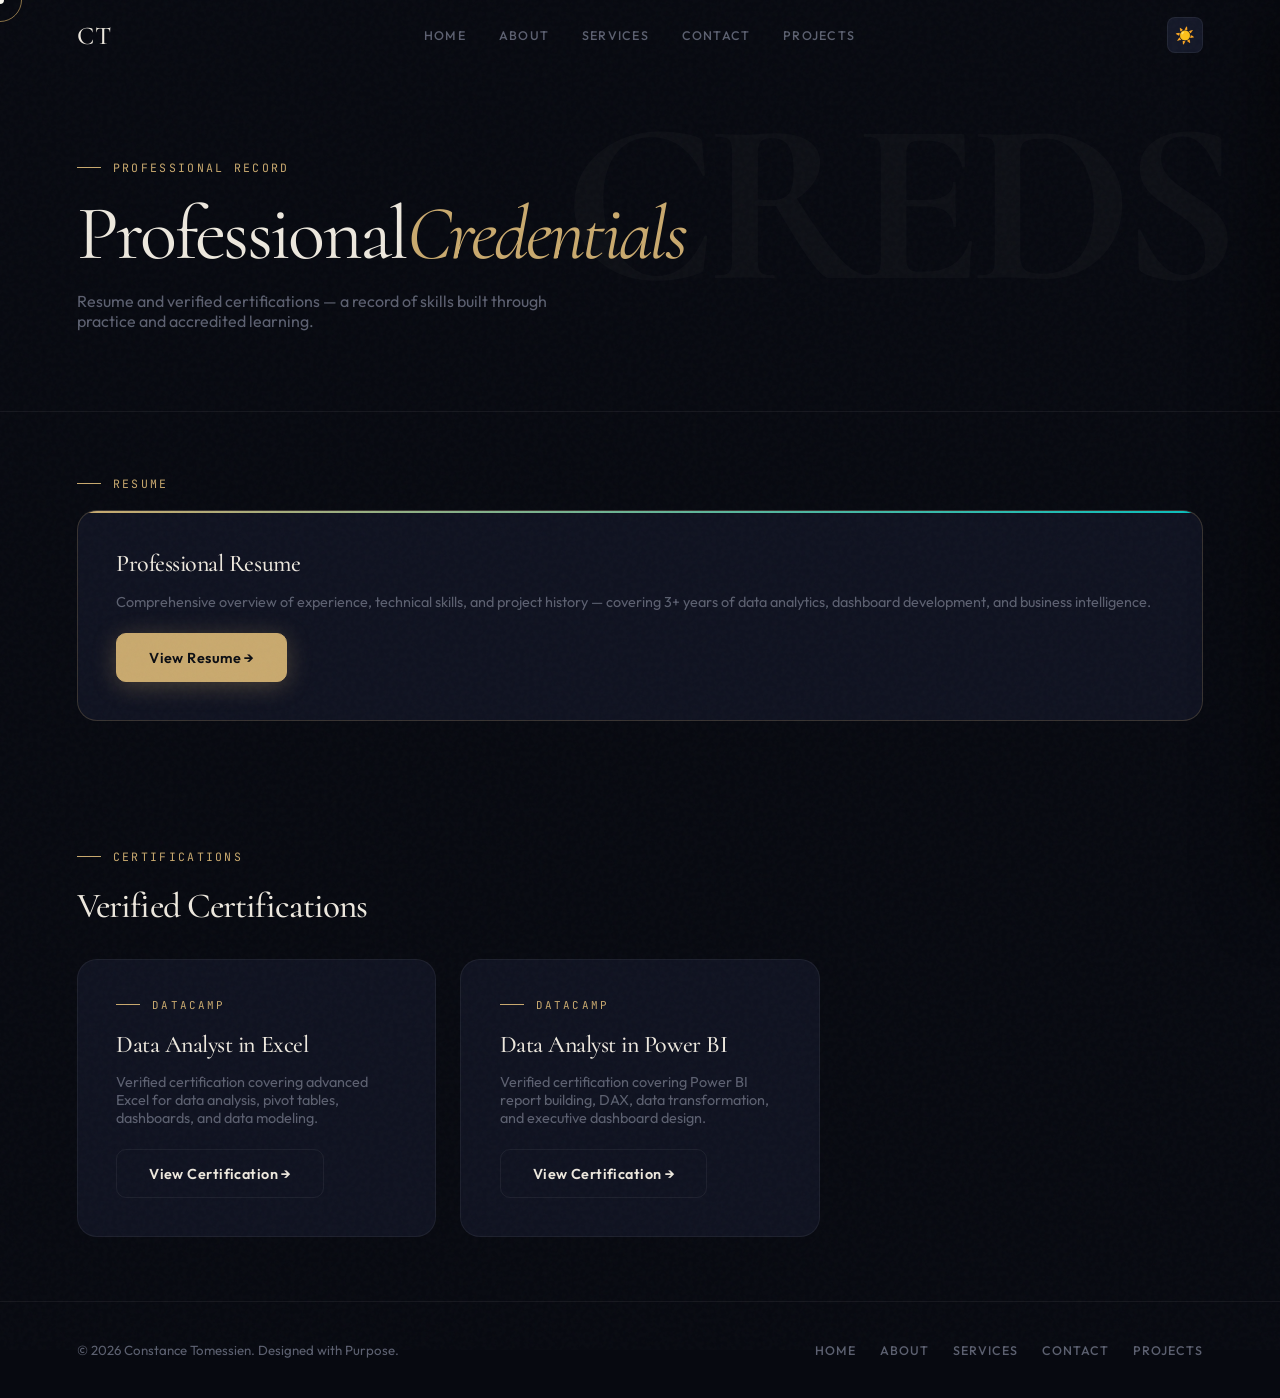
==== commit aea4e2b3: "Improved resume" ====
--- a/credentials.html
+++ b/credentials.html
@@ -39,9 +39,25 @@
       <a href="index.html#contact">Contact</a>
       <a href="work.html">Projects</a>
     </div>
-    <button id="theme-toggle" class="theme-toggle" aria-label="Toggle theme">🌙</button>
+    <div style="display:flex;align-items:center;gap:0.6rem;">
+      <button id="theme-toggle" class="theme-toggle" aria-label="Toggle theme">🌙</button>
+      <button class="hamburger" id="hamburger" aria-label="Open menu" aria-expanded="false">
+        <span></span><span></span><span></span>
+      </button>
+    </div>
   </nav>
 </header>
+
+<div id="mobile-overlay" aria-hidden="true"></div>
+<nav id="mobile-menu" aria-label="Mobile navigation">
+  <a href="index.html">Home</a>
+  <a href="index.html#about">About</a>
+  <a href="index.html#services">Services</a>
+  <a href="work.html">Projects</a>
+  <a href="credentials.html">Credentials</a>
+  <a href="index.html#contact">Contact</a>
+  <a href="mailto:Esstancy@gmail.com" class="mobile-cta">Let's Talk →</a>
+</nav>
 
 <main>
 
--- a/Styles/style.css
+++ b/Styles/style.css
@@ -61,6 +61,12 @@
   color: var(--text);
   overflow-x: hidden;
   transition: background 0.5s ease, color 0.5s ease;
+}
+
+/* Lock scroll while intro is in DOM */
+body:has(#intro) {
+  overflow: hidden !important;
+  height: 100dvh;
 }
 img  { display: block; max-width: 100%; }
 a    { text-decoration: none; color: inherit; }
@@ -1341,8 +1347,128 @@
 .reveal-right.active { opacity: 1; transform: translateX(0); }
 
 /* ═══════════════════════════════════════════════════════════════════
-   ⑱ RESPONSIVE
-   ═══════════════════════════════════════════════════════════════════ */
+   ⑱ RESPONSIVE + MOBILE MENU
+   ═══════════════════════════════════════════════════════════════════ */
+
+/* ── HAMBURGER BUTTON ─────────────────────────────────────────── */
+.hamburger {
+  display: none;
+  flex-direction: column;
+  justify-content: center;
+  align-items: center;
+  gap: 5px;
+  width: 40px;
+  height: 40px;
+  background: var(--surface2);
+  border: 1px solid var(--border);
+  border-radius: 8px;
+  cursor: pointer;
+  padding: 0;
+  flex-shrink: 0;
+  z-index: 900;
+  position: relative;
+}
+.hamburger span {
+  display: block;
+  width: 20px;
+  height: 1.5px;
+  background: var(--text);
+  border-radius: 2px;
+  transition: transform 0.35s var(--ease), opacity 0.25s ease, width 0.3s ease;
+  transform-origin: center;
+}
+.hamburger.active span:nth-child(1) { transform: translateY(6.5px) rotate(45deg); }
+.hamburger.active span:nth-child(2) { opacity: 0; width: 0; }
+.hamburger.active span:nth-child(3) { transform: translateY(-6.5px) rotate(-45deg); }
+
+/* ── MOBILE OVERLAY ──────────────────────────────────────────── */
+#mobile-overlay {
+  position: fixed;
+  inset: 0;
+  background: rgba(7, 9, 16, 0.7);
+  backdrop-filter: blur(6px);
+  -webkit-backdrop-filter: blur(6px);
+  z-index: 700;
+  opacity: 0;
+  pointer-events: none;
+  transition: opacity 0.35s ease;
+}
+#mobile-overlay.open { opacity: 1; pointer-events: all; }
+
+/* ── MOBILE DRAWER ───────────────────────────────────────────── */
+#mobile-menu {
+  position: fixed;
+  top: 0; right: 0;
+  width: min(320px, 85vw);
+  height: 100dvh;
+  background: var(--surface);
+  border-left: 1px solid var(--border-gold);
+  z-index: 800;
+  display: flex;
+  flex-direction: column;
+  padding: 5rem 2.5rem 3rem;
+  gap: 0;
+  transform: translateX(100%);
+  transition: transform 0.45s var(--ease);
+  box-shadow: -20px 0 60px rgba(0,0,0,0.4);
+}
+#mobile-menu.open { transform: translateX(0); }
+#mobile-menu::before {
+  content: 'CT';
+  position: absolute;
+  top: 1.4rem; left: 2.5rem;
+  font-family: var(--f-serif);
+  font-size: 1.5rem;
+  font-weight: 500;
+  color: var(--text);
+}
+#mobile-menu::after {
+  content: '';
+  position: absolute;
+  top: 0; left: 0; right: 0;
+  height: 2px;
+  background: linear-gradient(90deg, var(--gold), var(--teal));
+}
+#mobile-menu a {
+  font-family: var(--f-sans);
+  font-size: 1.05rem;
+  font-weight: 500;
+  color: var(--muted);
+  padding: 1rem 0;
+  border-bottom: 1px solid var(--border);
+  display: flex;
+  align-items: center;
+  justify-content: space-between;
+  transition: color 0.25s;
+}
+#mobile-menu a:last-child { border-bottom: none; }
+#mobile-menu a:hover, #mobile-menu a:focus { color: var(--gold); }
+#mobile-menu a::after {
+  content: '→';
+  font-size: 0.85rem;
+  color: var(--gold);
+  opacity: 0;
+  transform: translateX(-6px);
+  transition: opacity 0.25s, transform 0.25s var(--ease);
+}
+#mobile-menu a:hover::after { opacity: 1; transform: translateX(0); }
+.mobile-cta {
+  margin-top: auto;
+  display: inline-flex !important;
+  align-items: center !important;
+  justify-content: center !important;
+  padding: 1rem 2rem !important;
+  background: var(--gold) !important;
+  color: #0B0D12 !important;
+  border-radius: 10px;
+  font-weight: 700 !important;
+  font-size: 0.9rem !important;
+  border-bottom: none !important;
+  letter-spacing: 0.04em;
+}
+.mobile-cta::after { display: none !important; }
+
+/* ── BREAKPOINT: TABLET ──────────────────────────────────────── */
 @media (max-width: 1060px) {
   .hero { grid-template-columns: 1fr; min-height: auto; padding-top: 100px; padding-bottom: 4rem; gap: 3rem; }
   .hero::before { display: none; }
@@ -1353,18 +1479,51 @@
   .contact-inner { padding: 4rem 2.5rem; }
 }
 
-@media (max-width: 700px) {
-  .nav-links { gap: 0.5rem; }
-  .nav-links a { font-size: 0.72rem; padding: 0.4rem 0.6rem; }
+/* ── BREAKPOINT: MOBILE ──────────────────────────────────────── */
+@media (max-width: 768px) {
+  /* Nav */
+  .nav-links { display: none !important; }
+  .hamburger  { display: flex; }
+
+  /* Intro */
+  .intro-initials { font-size: clamp(3.5rem, 20vw, 7rem); }
+  .intro-name     { font-size: 0.7rem; letter-spacing: 0.2em; }
+  .intro-role     { font-size: 0.62rem; }
+  #intro .bar-top,
+  #intro .bar-bottom { height: 60px; }
+
+  /* Hero */
+  .hero { padding: 0 5%; padding-top: 90px; gap: 2.5rem; }
+  .hero h1 { font-size: clamp(2rem, 7vw, 3rem); }
+  .hero-cta { flex-direction: column; gap: 0.75rem; }
+  .hero-cta .mag-btn { width: 100%; justify-content: center; }
+  .hero-card { max-width: 100%; }
+  .hero-image { height: 260px; }
+  .hero-stats h3 { font-size: 2.2rem; }
+  .hero-stats { gap: 2rem; }
+
+  /* Sections */
+  .section-wrap { padding: 5rem 5%; }
+  .page-hero { padding: 7rem 5% 3rem; }
+  .page-hero::before { display: none; }
+  .page-hero h1 { font-size: clamp(2.2rem, 8vw, 3.4rem); }
   .service-grid { grid-template-columns: 1fr; }
-  .section-wrap { padding: 5rem 5%; }
-  .page-hero { padding: 8rem 5% 4rem; }
-  .contact-inner { padding: 3rem 1.5rem; }
-}
-
+  .contact-inner { padding: 3rem 1.5rem; border-radius: 18px; }
+  .contact-inner h2 { font-size: clamp(1.7rem, 6vw, 2.4rem); }
+  .project-detail { padding: 4rem 5%; }
+  .cred-section   { padding: 3rem 5%; }
+  .snapshot-grid  { grid-template-columns: 1fr; }
+  .card-grid      { grid-template-columns: 1fr; }
+}
+
+/* ── BREAKPOINT: SMALL PHONES ────────────────────────────────── */
 @media (max-width: 480px) {
-  .nav-links { display: none; }
-  .hero { padding: 0 5%; padding-top: 90px; }
-  .hero-stats { gap: 2rem; }
-  .snapshot-grid { grid-template-columns: 1fr; }
-}
+  .hero { padding-top: 80px; }
+  .hero h1 { font-size: clamp(1.9rem, 8vw, 2.4rem); }
+  .hero-stats { flex-direction: column; gap: 1.5rem; }
+  .work-grid { grid-template-columns: 1fr; }
+  .section-wrap { padding: 4rem 5%; }
+  .contact-inner { padding: 2.5rem 1.2rem; }
+  .site-footer { flex-direction: column; align-items: flex-start; gap: 1rem; }
+  .footer-links { gap: 0.8rem; flex-wrap: wrap; }
+}
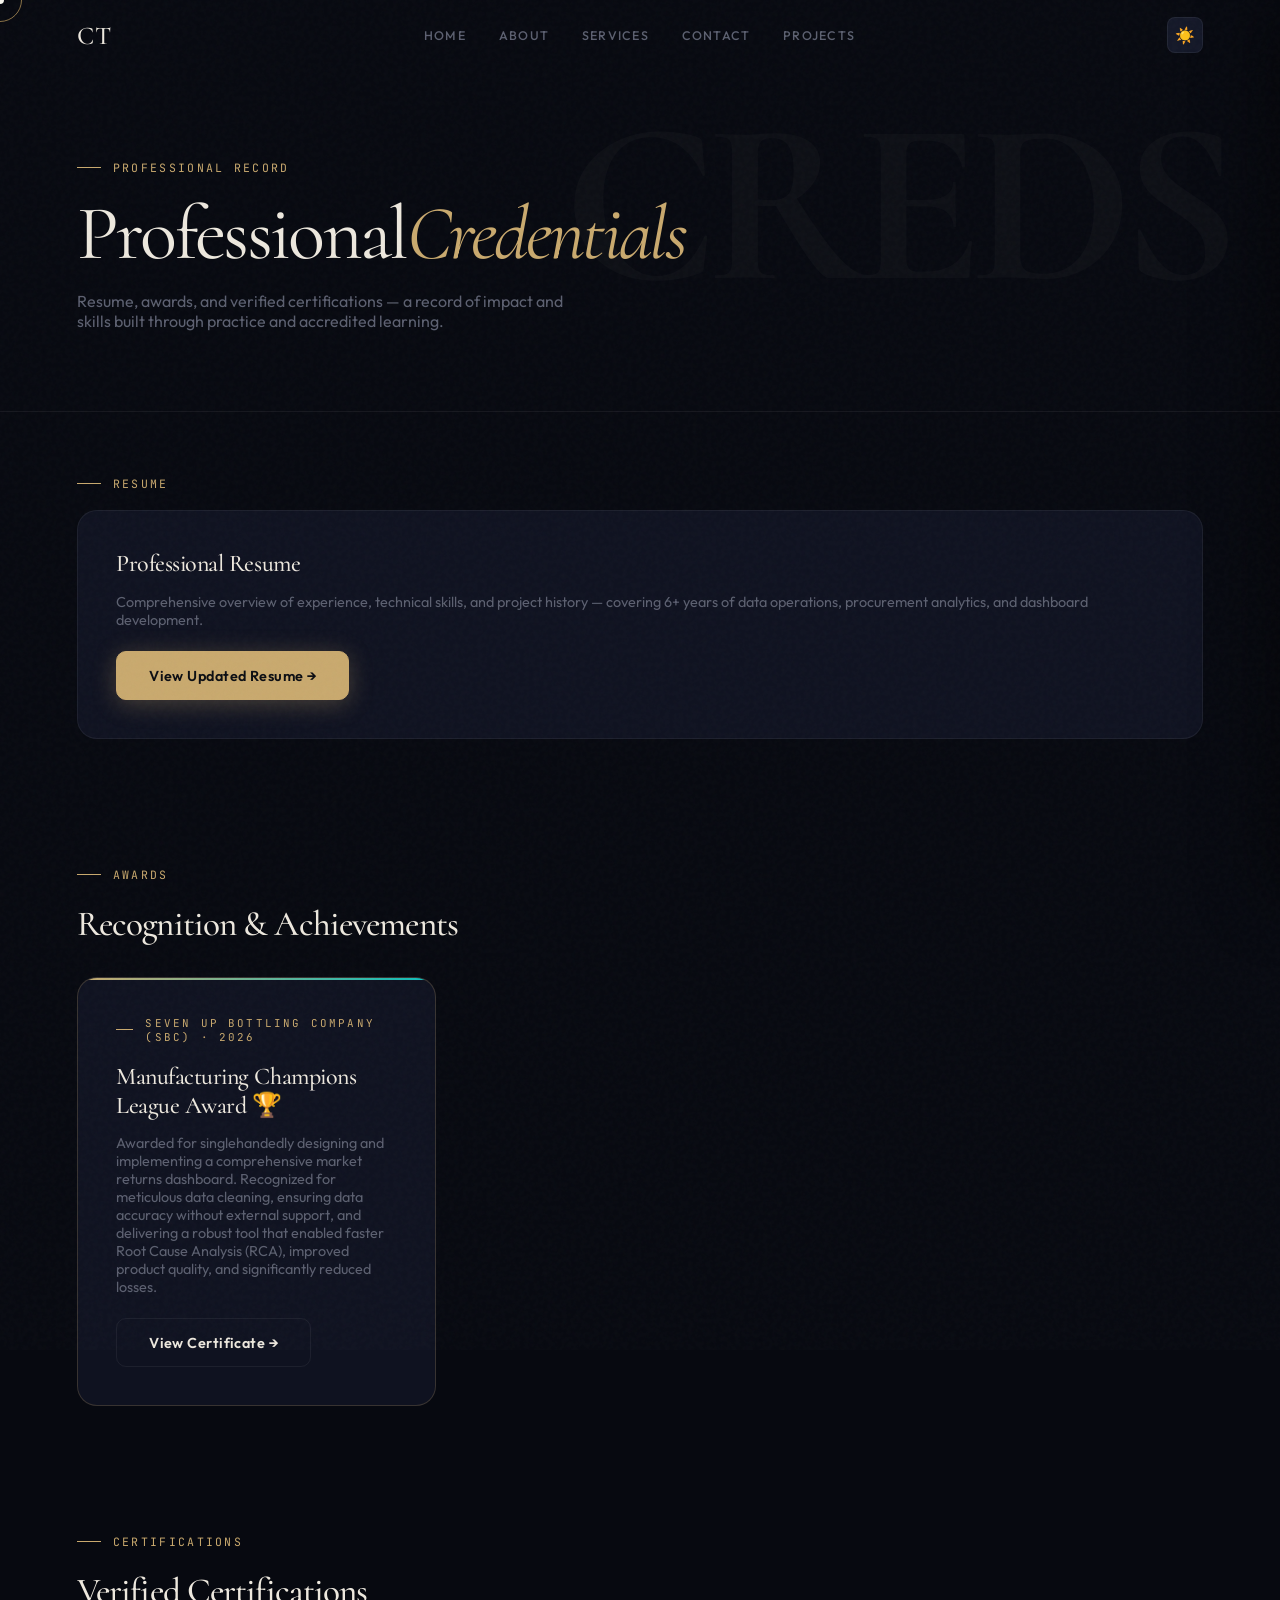
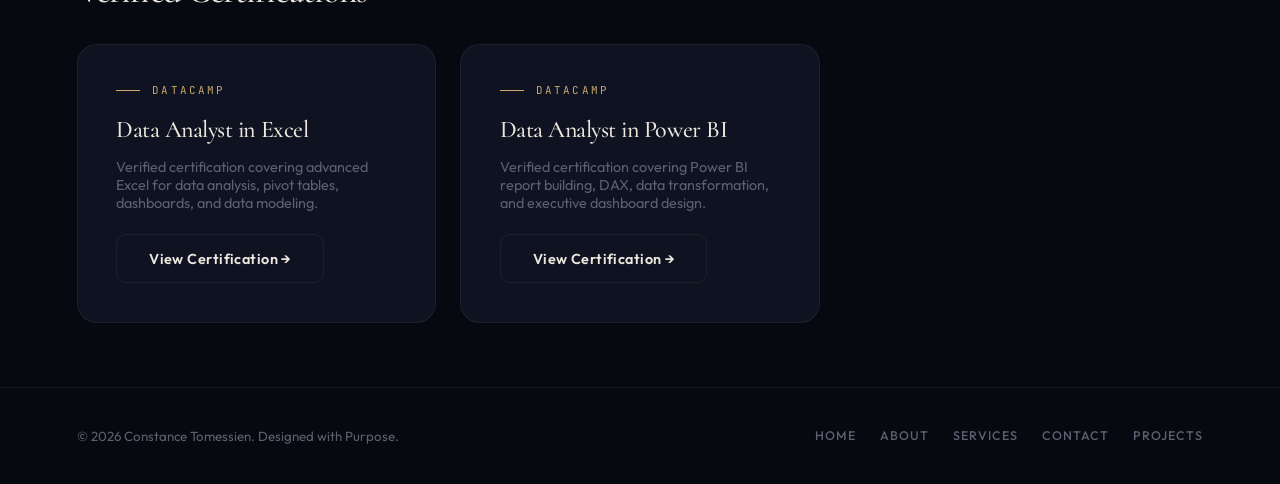
==== commit 4a712722: "Lastest Resume" ====
--- a/credentials.html
+++ b/credentials.html
@@ -61,31 +61,50 @@
 
 <main>
 
-  <!-- ── PAGE HERO ───────────────────────────────────────────── -->
   <div class="page-hero reveal" data-word="CREDS">
     <div class="section-eyebrow">Professional Record</div>
     <h1>Professional <em>Credentials</em></h1>
-    <p>Resume and verified certifications — a record of skills built through practice and accredited learning.</p>
+    <p>Resume, awards, and verified certifications — a record of impact and skills built through practice and accredited learning.</p>
   </div>
 
-  <!-- ── RESUME ─────────────────────────────────────────────── -->
   <section class="cred-section reveal">
     <div class="section-eyebrow">Resume</div>
-    <div class="credential-card featured">
+    <div class="credential-card">
       <h3>Professional Resume</h3>
       <p>
         Comprehensive overview of experience, technical skills, and project history —
-        covering 3+ years of data analytics, dashboard development, and business intelligence.
+        covering 6+ years of data operations, procurement analytics, and dashboard development.
       </p>
       <div class="hero-actions">
-        <a href="Constance Essien - Resume.pdf" target="_blank" class="primary">
-          View Resume →
+        <a href="Constance_Tomessien(Procurement).docx" target="_blank" class="primary">
+          View Updated Resume →
         </a>
       </div>
     </div>
   </section>
 
-  <!-- ── CERTIFICATIONS ─────────────────────────────────────── -->
+  <section class="cred-section reveal">
+    <div class="section-eyebrow">Awards</div>
+    <h2>Recognition &amp; Achievements</h2>
+
+    <div class="card-grid" style="margin-top:1.5rem">
+      <div class="credential-card featured">
+        <div class="section-eyebrow" style="font-size:0.68rem;margin-bottom:0.2rem">Seven Up Bottling Company (SBC) · 2026</div>
+        <h3>Manufacturing Champions League Award 🏆</h3>
+        <p>
+          Awarded for singlehandedly designing and implementing a comprehensive market returns dashboard. 
+          Recognized for meticulous data cleaning, ensuring data accuracy without external support, and delivering a robust tool 
+          that enabled faster Root Cause Analysis (RCA), improved product quality, and significantly reduced losses.
+        </p>
+        <div class="hero-actions">
+          <a href="WhatsApp Image 2026-06-14 at 9.55.02 PM.jpg" target="_blank" class="Primary-btn">
+            View Certificate →
+          </a>
+        </div>
+      </div>
+    </div>
+  </section>
+
   <section class="cred-section reveal">
     <div class="section-eyebrow">Certifications</div>
     <h2>Verified Certifications</h2>
@@ -132,4 +151,4 @@
 
 <script src="Styles/script.js"></script>
 </body>
-</html>
+</html>
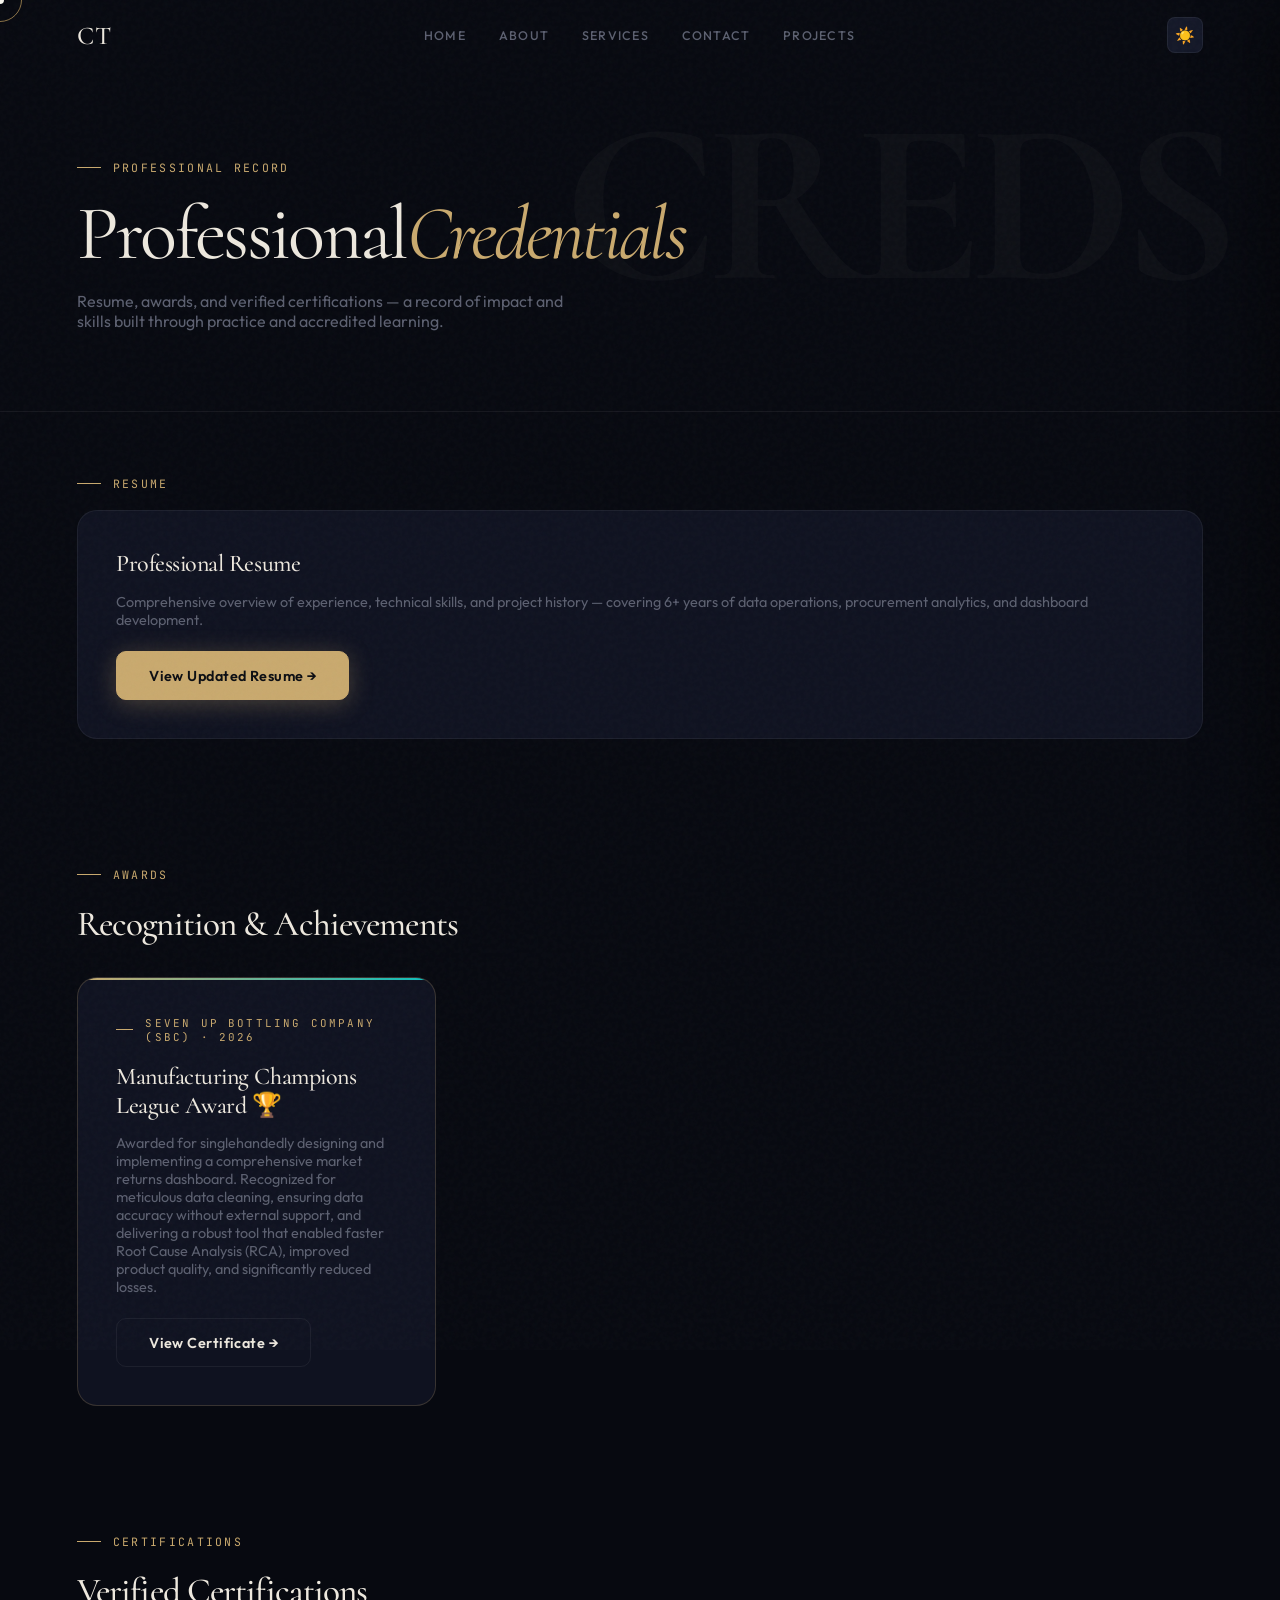
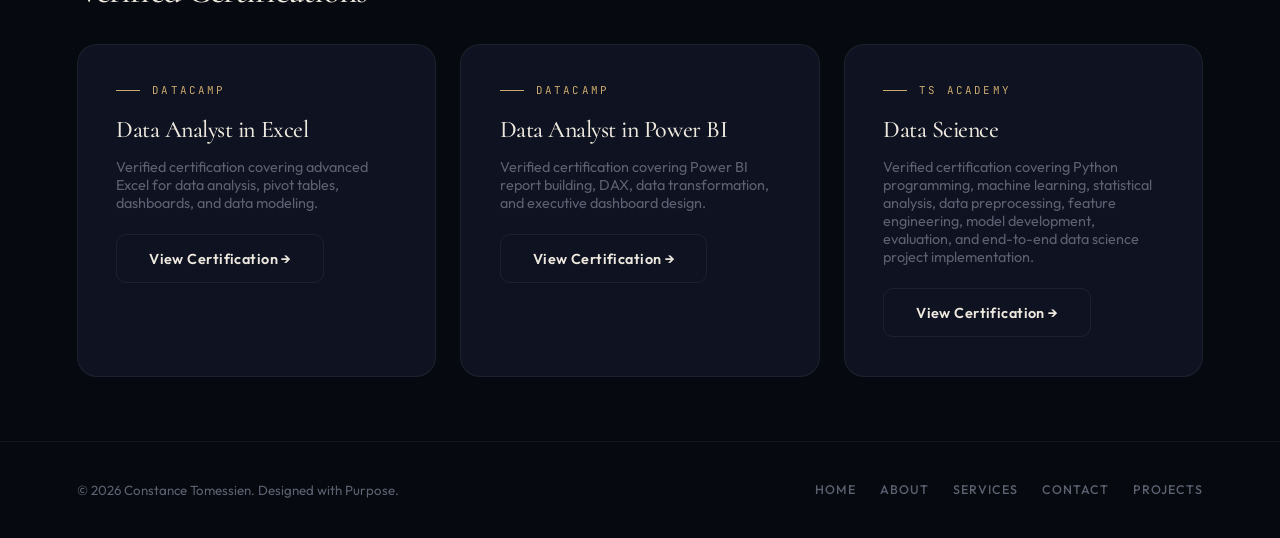
==== commit 10192043: "Lastest certification" ====
--- a/credentials.html
+++ b/credentials.html
@@ -112,7 +112,7 @@
     <div class="card-grid" style="margin-top:1.5rem">
 
       <div class="credential-card">
-        <div class="section-eyebrow" style="font-size:0.68rem;margin-bottom:0.2rem">Datacamp</div>
+        <div class="section-eyebrow" style="font-size:0.68rem;margin-bottom:0.2rem">DATACAMP</div>
         <h3>Data Analyst in Excel</h3>
         <p>Verified certification covering advanced Excel for data analysis, pivot tables, dashboards, and data modeling.</p>
         <div class="hero-actions">
@@ -123,11 +123,22 @@
       </div>
 
       <div class="credential-card">
-        <div class="section-eyebrow" style="font-size:0.68rem;margin-bottom:0.2rem">Datacamp</div>
+        <div class="section-eyebrow" style="font-size:0.68rem;margin-bottom:0.2rem">DATACAMP</div>
         <h3>Data Analyst in Power BI</h3>
         <p>Verified certification covering Power BI report building, DAX, data transformation, and executive dashboard design.</p>
         <div class="hero-actions">
           <a href="Power bi.pdf" target="_blank" class="Primary-btn">
+            View Certification →
+          </a>
+        </div>
+      </div>
+
+      <div class="credential-card">
+        <div class="section-eyebrow" style="font-size:0.68rem;margin-bottom:0.2rem">TS ACADEMY</div>
+        <h3>Data Science</h3>
+        <p>Verified certification covering Python programming, machine learning, statistical analysis, data preprocessing, feature engineering, model development, evaluation, and end-to-end data science project implementation.</p>
+        <div class="hero-actions">
+          <a href="Datascience.pdf" target="_blank" class="Primary-btn">
             View Certification →
           </a>
         </div>
